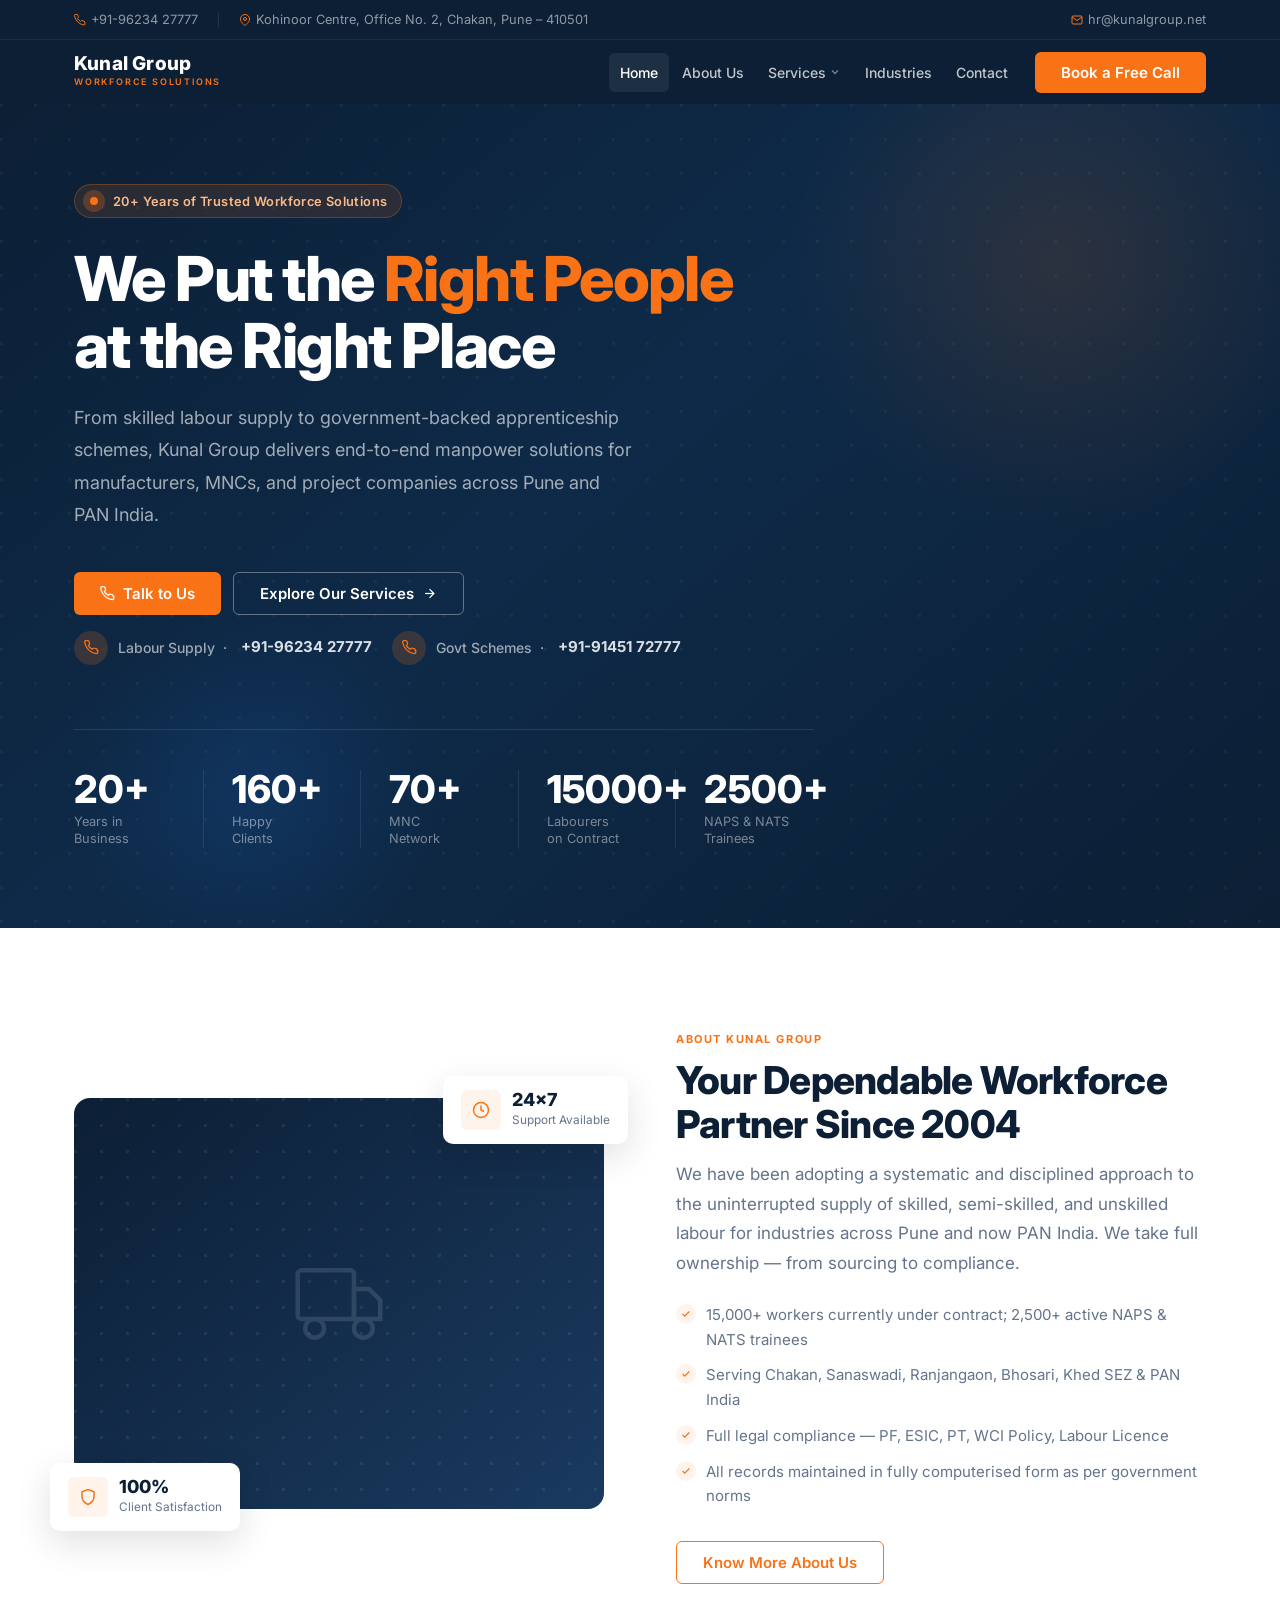
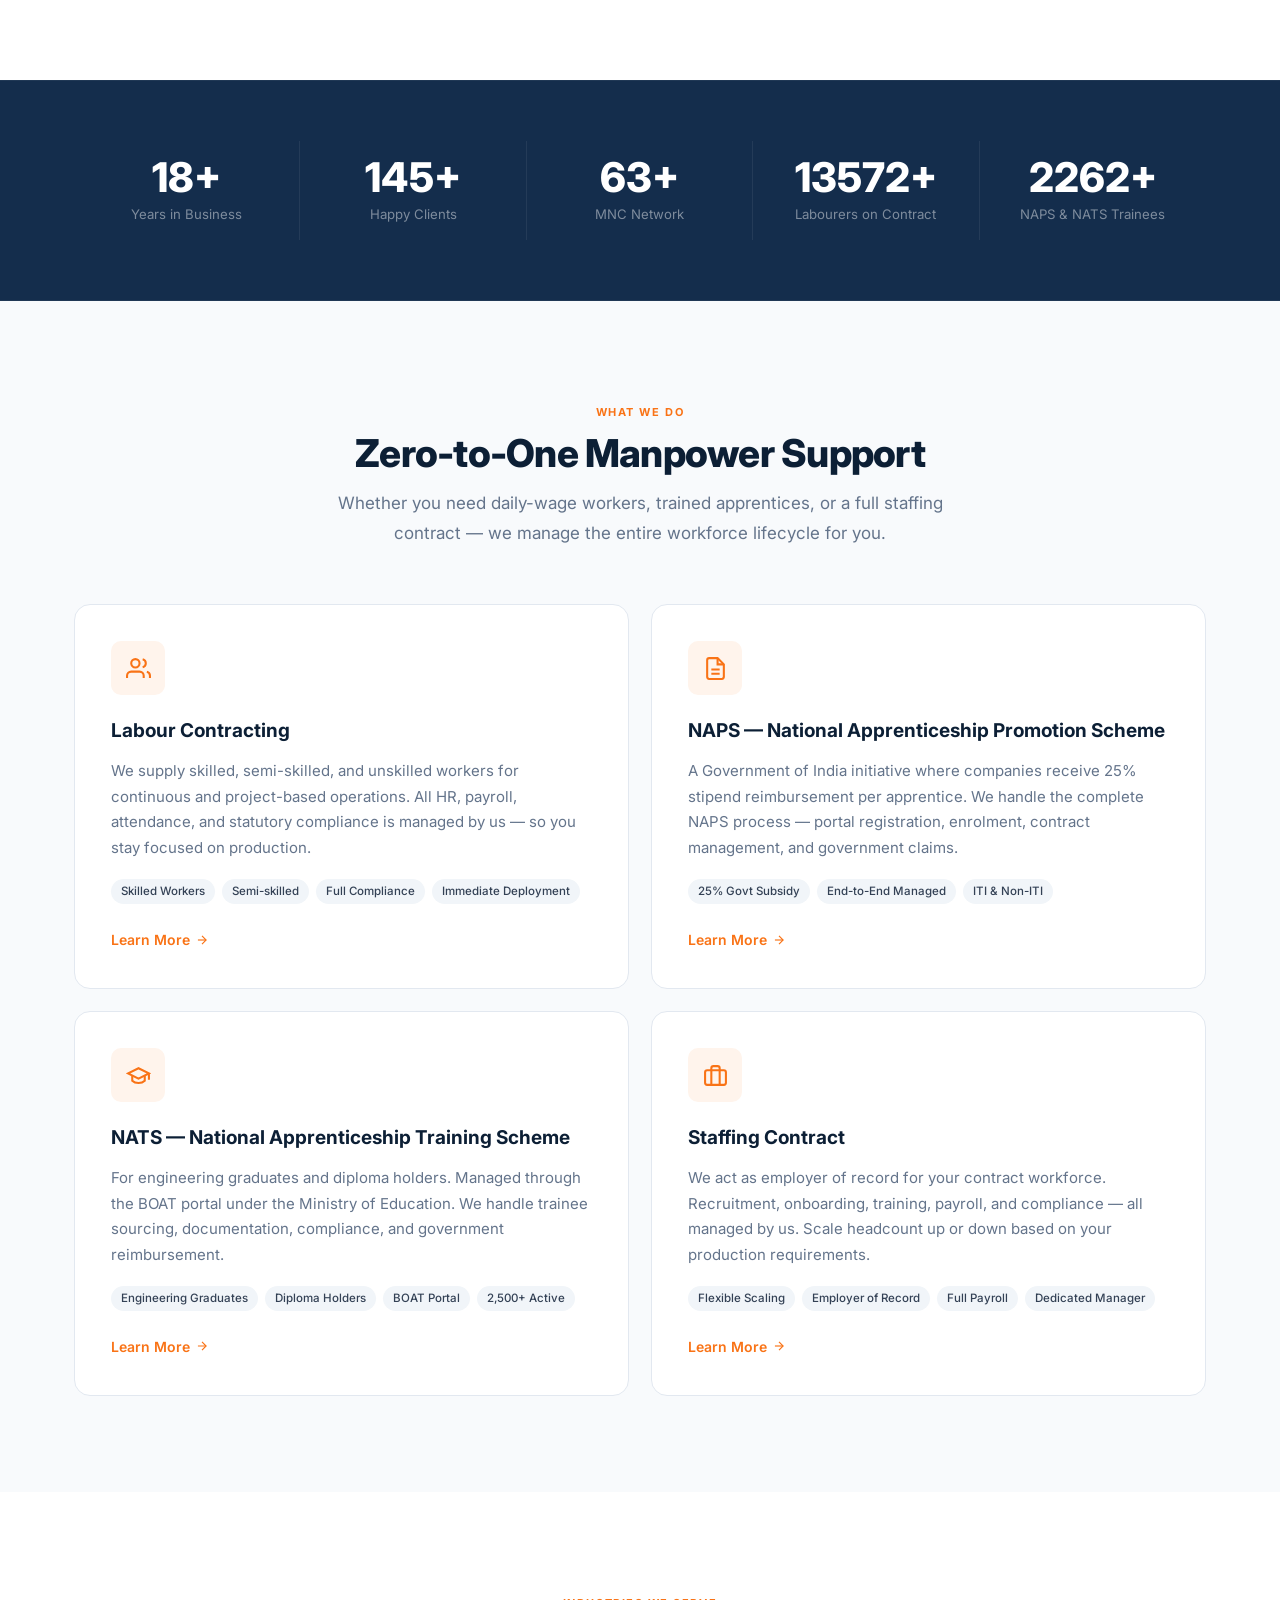
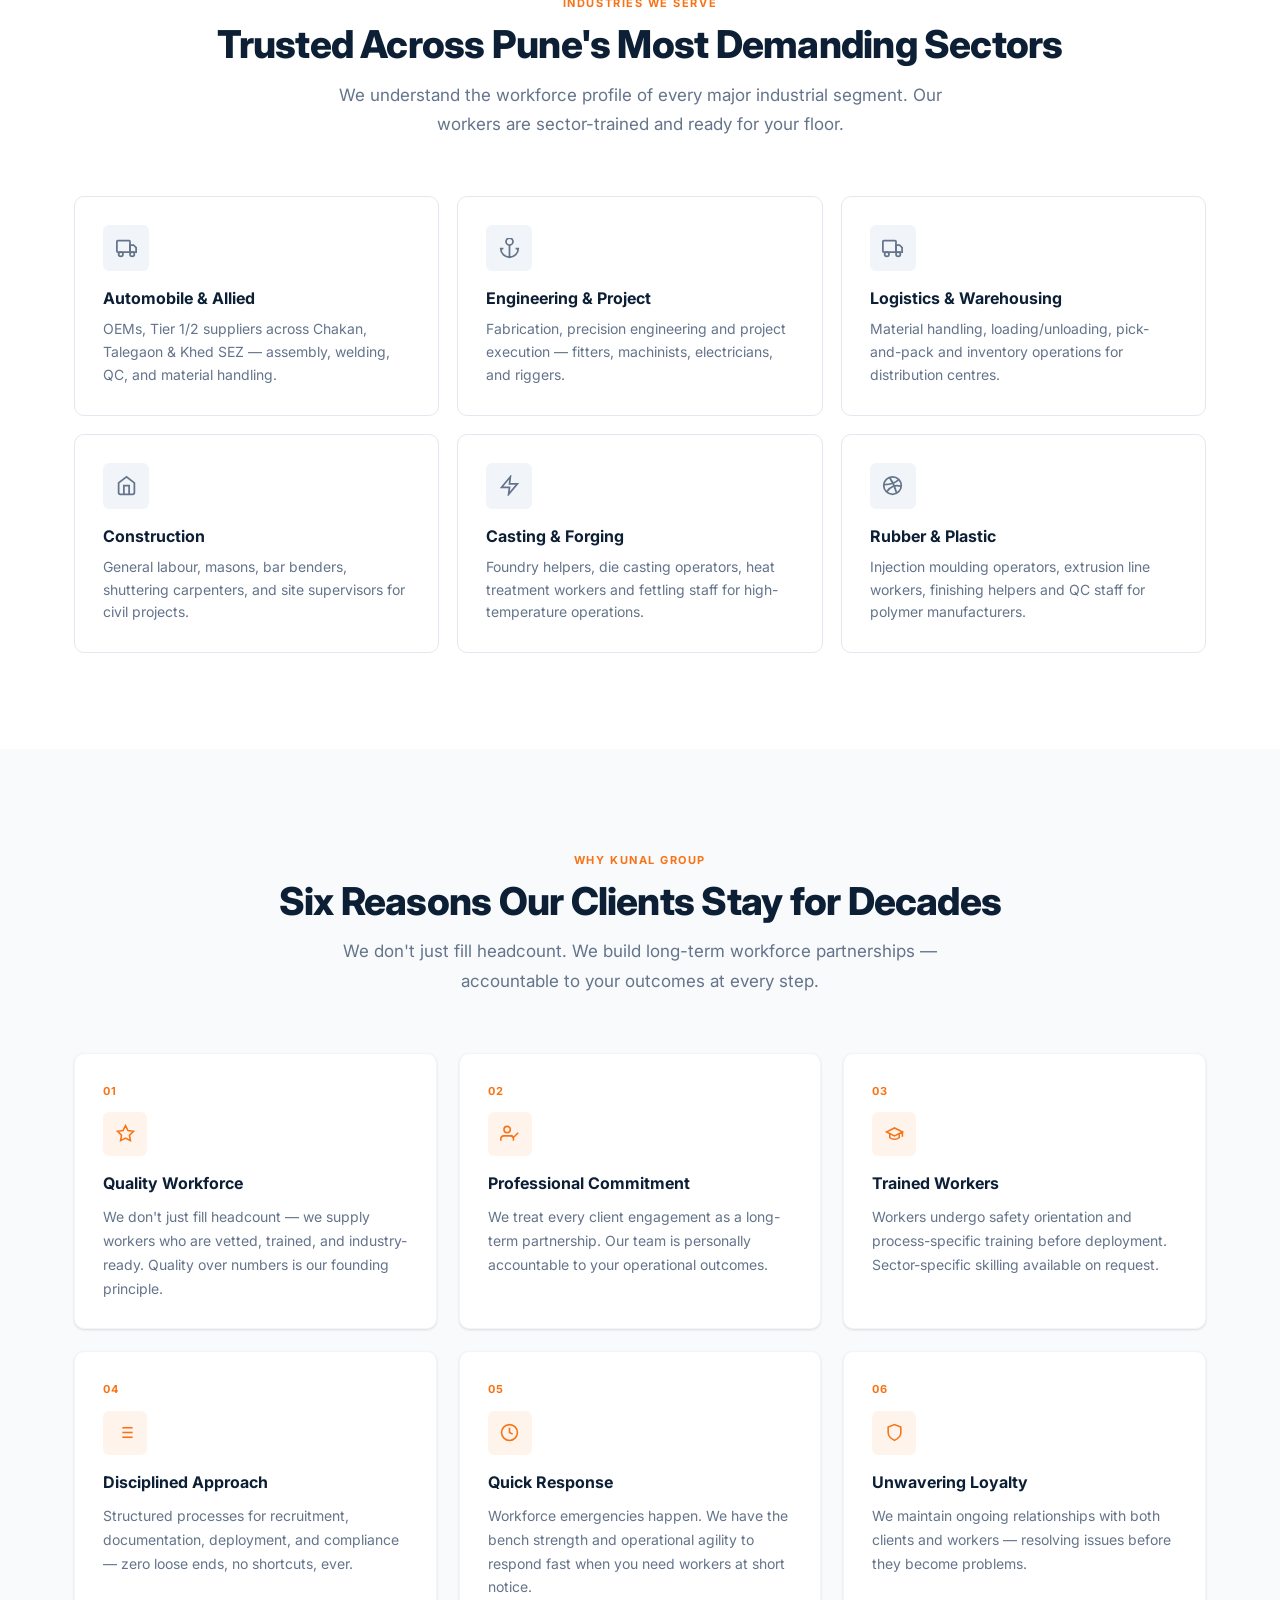
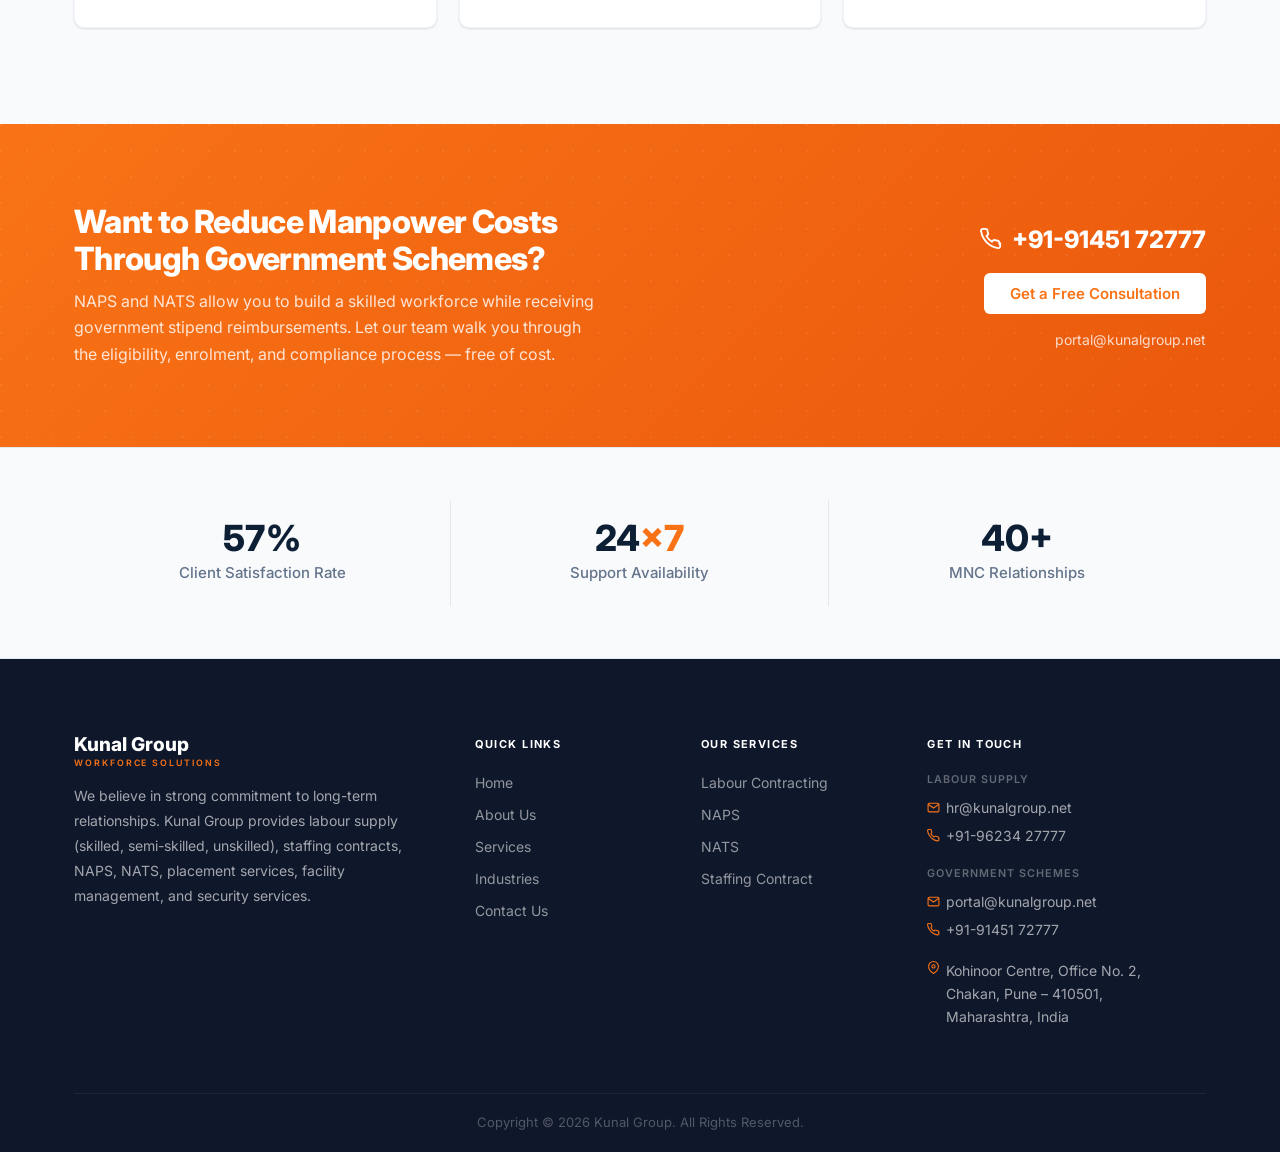
==== index.html @ edc2f1f5 "Initial build — Kunal Group static website 9-page static HTML/CSS/JS site for Kunal Group (workforce" ====
<!DOCTYPE html>
<html lang="en">
<head>
  <meta charset="UTF-8">
  <meta name="viewport" content="width=device-width, initial-scale=1.0">
  <title>Kunal Group — Workforce Solutions, Labour Contracting & Apprenticeship Schemes, Pune</title>
  <meta name="description" content="Kunal Group provides labour contracting, NAPS, NATS, and staffing contract services across Pune's industrial zones and PAN India. 20+ years. 15,000+ workers.">
  <link rel="preconnect" href="https://fonts.googleapis.com">
  <link rel="preconnect" href="https://fonts.gstatic.com" crossorigin>
  <link href="https://fonts.googleapis.com/css2?family=Inter:wght@400;500;600;700;800&display=swap" rel="stylesheet">
  <link rel="stylesheet" href="css/style.css">
</head>
<body>

<!-- ============================================================
     HEADER
============================================================ -->
<header class="header">
  <div class="topbar">
    <div class="container">
      <div class="topbar-left">
        <a class="topbar-item" href="tel:+919623427777">
          <svg viewBox="0 0 24 24" fill="none" stroke="currentColor" stroke-width="2"><path d="M22 16.92v3a2 2 0 0 1-2.18 2 19.79 19.79 0 0 1-8.63-3.07A19.5 19.5 0 0 1 4.46 12 19.79 19.79 0 0 1 1.12 3.46 2 2 0 0 1 3.09 1h3a2 2 0 0 1 2 1.72c.127.96.361 1.903.7 2.81a2 2 0 0 1-.45 2.11L7.09 8.91a16 16 0 0 0 6 6l1.27-1.27a2 2 0 0 1 2.11-.45c.907.339 1.85.573 2.81.7A2 2 0 0 1 21 16v.92z"/></svg>
          +91-96234 27777
        </a>
        <div class="topbar-divider"></div>
        <span class="topbar-item">
          <svg viewBox="0 0 24 24" fill="none" stroke="currentColor" stroke-width="2"><path d="M21 10c0 7-9 13-9 13s-9-6-9-13a9 9 0 0 1 18 0z"/><circle cx="12" cy="10" r="3"/></svg>
          Kohinoor Centre, Office No. 2, Chakan, Pune – 410501
        </span>
      </div>
      <div class="topbar-right">
        <a class="topbar-item" href="mailto:hr@kunalgroup.net">
          <svg viewBox="0 0 24 24" fill="none" stroke="currentColor" stroke-width="2"><path d="M4 4h16c1.1 0 2 .9 2 2v12c0 1.1-.9 2-2 2H4c-1.1 0-2-.9-2-2V6c0-1.1.9-2 2-2z"/><polyline points="22,6 12,13 2,6"/></svg>
          hr@kunalgroup.net
        </a>
      </div>
    </div>
  </div>
  <nav class="nav">
    <div class="container">
      <a href="index.html" class="logo">
        <span class="logo-name">Kunal Group</span>
        <span class="logo-tag">Workforce Solutions</span>
      </a>
      <ul class="nav-list">
        <li><a href="index.html" class="nav-link active">Home</a></li>
        <li><a href="about.html" class="nav-link">About Us</a></li>
        <li class="nav-item">
          <a href="services.html" class="nav-link">
            Services
            <svg viewBox="0 0 24 24" fill="none" stroke="currentColor" stroke-width="2.5"><polyline points="6 9 12 15 18 9"/></svg>
          </a>
          <div class="dropdown">
            <a href="labour-contracting.html" class="dd-item">
              <div class="dd-icon">
                <svg viewBox="0 0 24 24" fill="none" stroke="currentColor" stroke-width="2"><path d="M17 21v-2a4 4 0 0 0-4-4H5a4 4 0 0 0-4 4v2"/><circle cx="9" cy="7" r="4"/><path d="M23 21v-2a4 4 0 0 0-3-3.87"/><path d="M16 3.13a4 4 0 0 1 0 7.75"/></svg>
              </div>
              <div>
                <div class="dd-name">Labour Contracting</div>
                <div class="dd-desc">Skilled, semi-skilled & unskilled workers</div>
              </div>
            </a>
            <a href="naps.html" class="dd-item">
              <div class="dd-icon">
                <svg viewBox="0 0 24 24" fill="none" stroke="currentColor" stroke-width="2"><path d="M14 2H6a2 2 0 0 0-2 2v16a2 2 0 0 0 2 2h12a2 2 0 0 0 2-2V8z"/><polyline points="14 2 14 8 20 8"/><line x1="16" y1="13" x2="8" y2="13"/><line x1="16" y1="17" x2="8" y2="17"/></svg>
              </div>
              <div>
                <div class="dd-name">NAPS</div>
                <div class="dd-desc">National Apprenticeship Promotion Scheme</div>
              </div>
            </a>
            <a href="nats.html" class="dd-item">
              <div class="dd-icon">
                <svg viewBox="0 0 24 24" fill="none" stroke="currentColor" stroke-width="2"><path d="M22 10v6M2 10l10-5 10 5-10 5z"/><path d="M6 12v5c3 3 9 3 12 0v-5"/></svg>
              </div>
              <div>
                <div class="dd-name">NATS</div>
                <div class="dd-desc">National Apprenticeship Training Scheme</div>
              </div>
            </a>
            <a href="staffing-contract.html" class="dd-item">
              <div class="dd-icon">
                <svg viewBox="0 0 24 24" fill="none" stroke="currentColor" stroke-width="2"><rect x="2" y="7" width="20" height="14" rx="2"/><path d="M16 21V5a2 2 0 0 0-2-2h-4a2 2 0 0 0-2 2v16"/></svg>
              </div>
              <div>
                <div class="dd-name">Staffing Contract</div>
                <div class="dd-desc">Flexible, fully-managed contract workforce</div>
              </div>
            </a>
          </div>
        </li>
        <li><a href="industries.html" class="nav-link">Industries</a></li>
        <li><a href="contact.html" class="nav-link">Contact</a></li>
      </ul>
      <a href="contact.html" class="btn btn-primary nav-cta">Book a Free Call</a>
      <button class="hamburger" aria-label="Menu">
        <span></span><span></span><span></span>
      </button>
    </div>
  </nav>
</header>


<!-- ============================================================
     HERO
============================================================ -->
<section class="hero">
  <div class="hero-orb-1"></div>
  <div class="hero-orb-2"></div>
  <div class="container">
    <div class="hero-inner">
      <div class="hero-badge">
        <div class="hero-badge-dot"></div>
        20+ Years of Trusted Workforce Solutions
      </div>
      <h1 class="hero-title">
        We Put the <span class="accent">Right People</span><br>
        at the Right Place
      </h1>
      <p class="hero-desc">
        From skilled labour supply to government-backed apprenticeship schemes, Kunal Group delivers end-to-end manpower solutions for manufacturers, MNCs, and project companies across Pune and PAN India.
      </p>
      <div class="hero-actions">
        <a href="contact.html" class="btn btn-primary">
          <svg viewBox="0 0 24 24" fill="none" stroke="currentColor" stroke-width="2"><path d="M22 16.92v3a2 2 0 0 1-2.18 2 19.79 19.79 0 0 1-8.63-3.07A19.5 19.5 0 0 1 4.46 12 19.79 19.79 0 0 1 1.12 3.46 2 2 0 0 1 3.09 1h3a2 2 0 0 1 2 1.72c.127.96.361 1.903.7 2.81a2 2 0 0 1-.45 2.11L7.09 8.91a16 16 0 0 0 6 6l1.27-1.27a2 2 0 0 1 2.11-.45c.907.339 1.85.573 2.81.7A2 2 0 0 1 21 16v.92z"/></svg>
          Talk to Us
        </a>
        <a href="services.html" class="btn btn-ghost">
          Explore Our Services
          <svg viewBox="0 0 24 24" fill="none" stroke="currentColor" stroke-width="2"><line x1="5" y1="12" x2="19" y2="12"/><polyline points="12 5 19 12 12 19"/></svg>
        </a>
      </div>
      <div class="hero-phone-row">
        <a href="tel:+919623427777" class="hero-phone-link">
          <div class="hero-phone-ic">
            <svg viewBox="0 0 24 24" fill="none" stroke="currentColor" stroke-width="2"><path d="M22 16.92v3a2 2 0 0 1-2.18 2 19.79 19.79 0 0 1-8.63-3.07A19.5 19.5 0 0 1 4.46 12 19.79 19.79 0 0 1 1.12 3.46 2 2 0 0 1 3.09 1h3a2 2 0 0 1 2 1.72c.127.96.361 1.903.7 2.81a2 2 0 0 1-.45 2.11L7.09 8.91a16 16 0 0 0 6 6l1.27-1.27a2 2 0 0 1 2.11-.45c.907.339 1.85.573 2.81.7A2 2 0 0 1 21 16v.92z"/></svg>
          </div>
          Labour Supply &nbsp;·&nbsp; <strong>+91-96234 27777</strong>
        </a>
        <a href="tel:+919145172777" class="hero-phone-link">
          <div class="hero-phone-ic">
            <svg viewBox="0 0 24 24" fill="none" stroke="currentColor" stroke-width="2"><path d="M22 16.92v3a2 2 0 0 1-2.18 2 19.79 19.79 0 0 1-8.63-3.07A19.5 19.5 0 0 1 4.46 12 19.79 19.79 0 0 1 1.12 3.46 2 2 0 0 1 3.09 1h3a2 2 0 0 1 2 1.72c.127.96.361 1.903.7 2.81a2 2 0 0 1-.45 2.11L7.09 8.91a16 16 0 0 0 6 6l1.27-1.27a2 2 0 0 1 2.11-.45c.907.339 1.85.573 2.81.7A2 2 0 0 1 21 16v.92z"/></svg>
          </div>
          Govt Schemes &nbsp;·&nbsp; <strong>+91-91451 72777</strong>
        </a>
      </div>
      <div class="hero-stats">
        <div class="hero-stat">
          <div class="hero-stat-n"><span data-count="20" data-suffix="+">20+</span></div>
          <div class="hero-stat-l">Years in<br>Business</div>
        </div>
        <div class="hero-stat">
          <div class="hero-stat-n"><span data-count="160" data-suffix="+">160+</span></div>
          <div class="hero-stat-l">Happy<br>Clients</div>
        </div>
        <div class="hero-stat">
          <div class="hero-stat-n"><span data-count="70" data-suffix="+">70+</span></div>
          <div class="hero-stat-l">MNC<br>Network</div>
        </div>
        <div class="hero-stat">
          <div class="hero-stat-n"><span data-count="15000" data-suffix="+">15,000+</span></div>
          <div class="hero-stat-l">Labourers<br>on Contract</div>
        </div>
        <div class="hero-stat">
          <div class="hero-stat-n"><span data-count="2500" data-suffix="+">2,500+</span></div>
          <div class="hero-stat-l">NAPS &amp; NATS<br>Trainees</div>
        </div>
      </div>
    </div>
  </div>
</section>


<!-- ============================================================
     ABOUT
============================================================ -->
<section class="section">
  <div class="container">
    <div class="about-grid">
      <div class="about-visual fade-up">
        <div class="about-visual-card">
          <div class="about-visual-inner">
            <svg class="about-visual-icon" viewBox="0 0 24 24" fill="none" stroke="currentColor" stroke-width="1.2">
              <rect x="1" y="3" width="15" height="13" rx="1"/><path d="M16 8h4l3 3v5h-7V8z"/><circle cx="5.5" cy="18.5" r="2.5"/><circle cx="18.5" cy="18.5" r="2.5"/>
            </svg>
          </div>
        </div>
        <div class="about-float about-float-1">
          <div class="about-float-icon">
            <svg viewBox="0 0 24 24" fill="none" stroke="currentColor" stroke-width="2"><path d="M12 22s8-4 8-10V5l-8-3-8 3v7c0 6 8 10 8 10z"/></svg>
          </div>
          <div>
            <div class="about-float-val">100%</div>
            <div class="about-float-lbl">Client Satisfaction</div>
          </div>
        </div>
        <div class="about-float about-float-2">
          <div class="about-float-icon">
            <svg viewBox="0 0 24 24" fill="none" stroke="currentColor" stroke-width="2"><circle cx="12" cy="12" r="10"/><polyline points="12 6 12 12 16 14"/></svg>
          </div>
          <div>
            <div class="about-float-val">24×7</div>
            <div class="about-float-lbl">Support Available</div>
          </div>
        </div>
      </div>
      <div class="about-text fade-up delay-2">
        <span class="section-label">About Kunal Group</span>
        <h2 class="section-title">Your Dependable Workforce Partner Since 2004</h2>
        <p class="section-sub">
          We have been adopting a systematic and disciplined approach to the uninterrupted supply of skilled, semi-skilled, and unskilled labour for industries across Pune and now PAN India. We take full ownership — from sourcing to compliance.
        </p>
        <ul class="about-checks">
          <li class="about-check">
            <div class="check-ic"><svg viewBox="0 0 24 24" fill="none" stroke="currentColor" stroke-width="3"><polyline points="20 6 9 17 4 12"/></svg></div>
            15,000+ workers currently under contract; 2,500+ active NAPS & NATS trainees
          </li>
          <li class="about-check">
            <div class="check-ic"><svg viewBox="0 0 24 24" fill="none" stroke="currentColor" stroke-width="3"><polyline points="20 6 9 17 4 12"/></svg></div>
            Serving Chakan, Sanaswadi, Ranjangaon, Bhosari, Khed SEZ & PAN India
          </li>
          <li class="about-check">
            <div class="check-ic"><svg viewBox="0 0 24 24" fill="none" stroke="currentColor" stroke-width="3"><polyline points="20 6 9 17 4 12"/></svg></div>
            Full legal compliance — PF, ESIC, PT, WCI Policy, Labour Licence
          </li>
          <li class="about-check">
            <div class="check-ic"><svg viewBox="0 0 24 24" fill="none" stroke="currentColor" stroke-width="3"><polyline points="20 6 9 17 4 12"/></svg></div>
            All records maintained in fully computerised form as per government norms
          </li>
        </ul>
        <a href="about.html" class="btn btn-outline">Know More About Us</a>
      </div>
    </div>
  </div>
</section>


<!-- ============================================================
     STATS BAND
============================================================ -->
<div class="stats-band">
  <div class="container">
    <div class="stats-grid">
      <div class="stat-col fade-up">
        <div class="stat-n"><span data-count="20" data-suffix="+">20+</span></div>
        <div class="stat-l">Years in Business</div>
      </div>
      <div class="stat-col fade-up delay-1">
        <div class="stat-n"><span data-count="160" data-suffix="+">160+</span></div>
        <div class="stat-l">Happy Clients</div>
      </div>
      <div class="stat-col fade-up delay-2">
        <div class="stat-n"><span data-count="70" data-suffix="+">70+</span></div>
        <div class="stat-l">MNC Network</div>
      </div>
      <div class="stat-col fade-up delay-3">
        <div class="stat-n"><span data-count="15000" data-suffix="+">15,000+</span></div>
        <div class="stat-l">Labourers on Contract</div>
      </div>
      <div class="stat-col fade-up delay-4">
        <div class="stat-n"><span data-count="2500" data-suffix="+">2,500+</span></div>
        <div class="stat-l">NAPS &amp; NATS Trainees</div>
      </div>
    </div>
  </div>
</div>


<!-- ============================================================
     SERVICES
============================================================ -->
<section class="section section--alt">
  <div class="container">
    <div class="section-hd section-hd--center fade-up">
      <span class="section-label">What We Do</span>
      <h2 class="section-title">Zero-to-One Manpower Support</h2>
      <p class="section-sub">Whether you need daily-wage workers, trained apprentices, or a full staffing contract — we manage the entire workforce lifecycle for you.</p>
    </div>
    <div class="services-grid">
      <div class="svc-card fade-up delay-1">
        <div class="svc-icon">
          <svg viewBox="0 0 24 24" fill="none" stroke="currentColor" stroke-width="2"><path d="M17 21v-2a4 4 0 0 0-4-4H5a4 4 0 0 0-4 4v2"/><circle cx="9" cy="7" r="4"/><path d="M23 21v-2a4 4 0 0 0-3-3.87"/><path d="M16 3.13a4 4 0 0 1 0 7.75"/></svg>
        </div>
        <h3 class="svc-title">Labour Contracting</h3>
        <p class="svc-desc">We supply skilled, semi-skilled, and unskilled workers for continuous and project-based operations. All HR, payroll, attendance, and statutory compliance is managed by us — so you stay focused on production.</p>
        <div class="svc-tags">
          <span class="svc-tag">Skilled Workers</span>
          <span class="svc-tag">Semi-skilled</span>
          <span class="svc-tag">Full Compliance</span>
          <span class="svc-tag">Immediate Deployment</span>
        </div>
        <a href="labour-contracting.html" class="svc-more">
          Learn More
          <svg viewBox="0 0 24 24" fill="none" stroke="currentColor" stroke-width="2"><line x1="5" y1="12" x2="19" y2="12"/><polyline points="12 5 19 12 12 19"/></svg>
        </a>
      </div>
      <div class="svc-card fade-up delay-2">
        <div class="svc-icon">
          <svg viewBox="0 0 24 24" fill="none" stroke="currentColor" stroke-width="2"><path d="M14 2H6a2 2 0 0 0-2 2v16a2 2 0 0 0 2 2h12a2 2 0 0 0 2-2V8z"/><polyline points="14 2 14 8 20 8"/><line x1="16" y1="13" x2="8" y2="13"/><line x1="16" y1="17" x2="8" y2="17"/></svg>
        </div>
        <h3 class="svc-title">NAPS — National Apprenticeship Promotion Scheme</h3>
        <p class="svc-desc">A Government of India initiative where companies receive 25% stipend reimbursement per apprentice. We handle the complete NAPS process — portal registration, enrolment, contract management, and government claims.</p>
        <div class="svc-tags">
          <span class="svc-tag">25% Govt Subsidy</span>
          <span class="svc-tag">End-to-End Managed</span>
          <span class="svc-tag">ITI & Non-ITI</span>
        </div>
        <a href="naps.html" class="svc-more">
          Learn More
          <svg viewBox="0 0 24 24" fill="none" stroke="currentColor" stroke-width="2"><line x1="5" y1="12" x2="19" y2="12"/><polyline points="12 5 19 12 12 19"/></svg>
        </a>
      </div>
      <div class="svc-card fade-up delay-3">
        <div class="svc-icon">
          <svg viewBox="0 0 24 24" fill="none" stroke="currentColor" stroke-width="2"><path d="M22 10v6M2 10l10-5 10 5-10 5z"/><path d="M6 12v5c3 3 9 3 12 0v-5"/></svg>
        </div>
        <h3 class="svc-title">NATS — National Apprenticeship Training Scheme</h3>
        <p class="svc-desc">For engineering graduates and diploma holders. Managed through the BOAT portal under the Ministry of Education. We handle trainee sourcing, documentation, compliance, and government reimbursement.</p>
        <div class="svc-tags">
          <span class="svc-tag">Engineering Graduates</span>
          <span class="svc-tag">Diploma Holders</span>
          <span class="svc-tag">BOAT Portal</span>
          <span class="svc-tag">2,500+ Active</span>
        </div>
        <a href="nats.html" class="svc-more">
          Learn More
          <svg viewBox="0 0 24 24" fill="none" stroke="currentColor" stroke-width="2"><line x1="5" y1="12" x2="19" y2="12"/><polyline points="12 5 19 12 12 19"/></svg>
        </a>
      </div>
      <div class="svc-card fade-up delay-4">
        <div class="svc-icon">
          <svg viewBox="0 0 24 24" fill="none" stroke="currentColor" stroke-width="2"><rect x="2" y="7" width="20" height="14" rx="2"/><path d="M16 21V5a2 2 0 0 0-2-2h-4a2 2 0 0 0-2 2v16"/></svg>
        </div>
        <h3 class="svc-title">Staffing Contract</h3>
        <p class="svc-desc">We act as employer of record for your contract workforce. Recruitment, onboarding, training, payroll, and compliance — all managed by us. Scale headcount up or down based on your production requirements.</p>
        <div class="svc-tags">
          <span class="svc-tag">Flexible Scaling</span>
          <span class="svc-tag">Employer of Record</span>
          <span class="svc-tag">Full Payroll</span>
          <span class="svc-tag">Dedicated Manager</span>
        </div>
        <a href="staffing-contract.html" class="svc-more">
          Learn More
          <svg viewBox="0 0 24 24" fill="none" stroke="currentColor" stroke-width="2"><line x1="5" y1="12" x2="19" y2="12"/><polyline points="12 5 19 12 12 19"/></svg>
        </a>
      </div>
    </div>
  </div>
</section>


<!-- ============================================================
     INDUSTRIES
============================================================ -->
<section class="section">
  <div class="container">
    <div class="section-hd section-hd--center fade-up">
      <span class="section-label">Industries We Serve</span>
      <h2 class="section-title">Trusted Across Pune's Most Demanding Sectors</h2>
      <p class="section-sub">We understand the workforce profile of every major industrial segment. Our workers are sector-trained and ready for your floor.</p>
    </div>
    <div class="ind-grid">
      <div class="ind-card fade-up delay-1">
        <div class="ind-icon">
          <svg viewBox="0 0 24 24" fill="none" stroke="currentColor" stroke-width="2"><rect x="1" y="3" width="15" height="13" rx="1"/><path d="M16 8h4l3 3v5h-7V8z"/><circle cx="5.5" cy="18.5" r="2.5"/><circle cx="18.5" cy="18.5" r="2.5"/></svg>
        </div>
        <div class="ind-name">Automobile & Allied</div>
        <div class="ind-desc">OEMs, Tier 1/2 suppliers across Chakan, Talegaon & Khed SEZ — assembly, welding, QC, and material handling.</div>
      </div>
      <div class="ind-card fade-up delay-2">
        <div class="ind-icon">
          <svg viewBox="0 0 24 24" fill="none" stroke="currentColor" stroke-width="2"><path d="M12 22V8M5 12H2a10 10 0 0 0 20 0h-3"/><path d="M12 8a4 4 0 1 0 0-8 4 4 0 0 0 0 8z"/></svg>
        </div>
        <div class="ind-name">Engineering & Project</div>
        <div class="ind-desc">Fabrication, precision engineering and project execution — fitters, machinists, electricians, and riggers.</div>
      </div>
      <div class="ind-card fade-up delay-3">
        <div class="ind-icon">
          <svg viewBox="0 0 24 24" fill="none" stroke="currentColor" stroke-width="2"><rect x="1" y="3" width="15" height="13" rx="1"/><path d="M16 8h4l3 3v5h-7V8z"/><circle cx="5.5" cy="18.5" r="2.5"/><circle cx="18.5" cy="18.5" r="2.5"/></svg>
        </div>
        <div class="ind-name">Logistics & Warehousing</div>
        <div class="ind-desc">Material handling, loading/unloading, pick-and-pack and inventory operations for distribution centres.</div>
      </div>
      <div class="ind-card fade-up delay-4">
        <div class="ind-icon">
          <svg viewBox="0 0 24 24" fill="none" stroke="currentColor" stroke-width="2"><path d="M3 9l9-7 9 7v11a2 2 0 0 1-2 2H5a2 2 0 0 1-2-2z"/><polyline points="9 22 9 12 15 12 15 22"/></svg>
        </div>
        <div class="ind-name">Construction</div>
        <div class="ind-desc">General labour, masons, bar benders, shuttering carpenters, and site supervisors for civil projects.</div>
      </div>
      <div class="ind-card fade-up delay-5">
        <div class="ind-icon">
          <svg viewBox="0 0 24 24" fill="none" stroke="currentColor" stroke-width="2"><polygon points="13 2 3 14 12 14 11 22 21 10 12 10 13 2"/></svg>
        </div>
        <div class="ind-name">Casting & Forging</div>
        <div class="ind-desc">Foundry helpers, die casting operators, heat treatment workers and fettling staff for high-temperature operations.</div>
      </div>
      <div class="ind-card fade-up delay-6">
        <div class="ind-icon">
          <svg viewBox="0 0 24 24" fill="none" stroke="currentColor" stroke-width="2"><circle cx="12" cy="12" r="10"/><path d="M8.56 2.75c4.37 6.03 6.02 9.42 8.03 17.72m2.54-15.38c-3.72 4.35-8.94 5.66-16.88 5.85m19.5 1.9c-3.5-.93-6.63-.82-8.94 0-2.58.92-5.01 2.86-7.44 6.32"/></svg>
        </div>
        <div class="ind-name">Rubber & Plastic</div>
        <div class="ind-desc">Injection moulding operators, extrusion line workers, finishing helpers and QC staff for polymer manufacturers.</div>
      </div>
    </div>
  </div>
</section>


<!-- ============================================================
     WHY CHOOSE US
============================================================ -->
<section class="section section--alt">
  <div class="container">
    <div class="section-hd section-hd--center fade-up">
      <span class="section-label">Why Kunal Group</span>
      <h2 class="section-title">Six Reasons Our Clients Stay for Decades</h2>
      <p class="section-sub">We don't just fill headcount. We build long-term workforce partnerships — accountable to your outcomes at every step.</p>
    </div>
    <div class="reasons-grid">
      <div class="reason-card fade-up delay-1">
        <div class="reason-num">01</div>
        <div class="reason-icon">
          <svg viewBox="0 0 24 24" fill="none" stroke="currentColor" stroke-width="2"><polygon points="12 2 15.09 8.26 22 9.27 17 14.14 18.18 21.02 12 17.77 5.82 21.02 7 14.14 2 9.27 8.91 8.26 12 2"/></svg>
        </div>
        <div class="reason-title">Quality Workforce</div>
        <div class="reason-desc">We don't just fill headcount — we supply workers who are vetted, trained, and industry-ready. Quality over numbers is our founding principle.</div>
      </div>
      <div class="reason-card fade-up delay-2">
        <div class="reason-num">02</div>
        <div class="reason-icon">
          <svg viewBox="0 0 24 24" fill="none" stroke="currentColor" stroke-width="2"><path d="M17 21v-2a4 4 0 0 0-4-4H5a4 4 0 0 0-4 4v2"/><circle cx="9" cy="7" r="4"/><polyline points="23 11 17 17 14 14"/></svg>
        </div>
        <div class="reason-title">Professional Commitment</div>
        <div class="reason-desc">We treat every client engagement as a long-term partnership. Our team is personally accountable to your operational outcomes.</div>
      </div>
      <div class="reason-card fade-up delay-3">
        <div class="reason-num">03</div>
        <div class="reason-icon">
          <svg viewBox="0 0 24 24" fill="none" stroke="currentColor" stroke-width="2"><path d="M22 10v6M2 10l10-5 10 5-10 5z"/><path d="M6 12v5c3 3 9 3 12 0v-5"/></svg>
        </div>
        <div class="reason-title">Trained Workers</div>
        <div class="reason-desc">Workers undergo safety orientation and process-specific training before deployment. Sector-specific skilling available on request.</div>
      </div>
      <div class="reason-card fade-up delay-4">
        <div class="reason-num">04</div>
        <div class="reason-icon">
          <svg viewBox="0 0 24 24" fill="none" stroke="currentColor" stroke-width="2"><line x1="8" y1="6" x2="21" y2="6"/><line x1="8" y1="12" x2="21" y2="12"/><line x1="8" y1="18" x2="21" y2="18"/><line x1="3" y1="6" x2="3.01" y2="6"/><line x1="3" y1="12" x2="3.01" y2="12"/><line x1="3" y1="18" x2="3.01" y2="18"/></svg>
        </div>
        <div class="reason-title">Disciplined Approach</div>
        <div class="reason-desc">Structured processes for recruitment, documentation, deployment, and compliance — zero loose ends, no shortcuts, ever.</div>
      </div>
      <div class="reason-card fade-up delay-5">
        <div class="reason-num">05</div>
        <div class="reason-icon">
          <svg viewBox="0 0 24 24" fill="none" stroke="currentColor" stroke-width="2"><circle cx="12" cy="12" r="10"/><polyline points="12 6 12 12 16 14"/></svg>
        </div>
        <div class="reason-title">Quick Response</div>
        <div class="reason-desc">Workforce emergencies happen. We have the bench strength and operational agility to respond fast when you need workers at short notice.</div>
      </div>
      <div class="reason-card fade-up delay-6">
        <div class="reason-num">06</div>
        <div class="reason-icon">
          <svg viewBox="0 0 24 24" fill="none" stroke="currentColor" stroke-width="2"><path d="M12 22s8-4 8-10V5l-8-3-8 3v7c0 6 8 10 8 10z"/></svg>
        </div>
        <div class="reason-title">Unwavering Loyalty</div>
        <div class="reason-desc">We maintain ongoing relationships with both clients and workers — resolving issues before they become problems.</div>
      </div>
    </div>
  </div>
</section>


<!-- ============================================================
     CTA BANNER
============================================================ -->
<section class="cta-band">
  <div class="container">
    <div class="cta-band-text fade-up">
      <h2 class="section-title">Want to Reduce Manpower Costs<br>Through Government Schemes?</h2>
      <p>NAPS and NATS allow you to build a skilled workforce while receiving government stipend reimbursements. Let our team walk you through the eligibility, enrolment, and compliance process — free of cost.</p>
    </div>
    <div class="cta-band-right fade-up delay-2">
      <a href="tel:+919145172777" class="cta-big-phone">
        <svg viewBox="0 0 24 24" fill="none" stroke="currentColor" stroke-width="2"><path d="M22 16.92v3a2 2 0 0 1-2.18 2 19.79 19.79 0 0 1-8.63-3.07A19.5 19.5 0 0 1 4.46 12 19.79 19.79 0 0 1 1.12 3.46 2 2 0 0 1 3.09 1h3a2 2 0 0 1 2 1.72c.127.96.361 1.903.7 2.81a2 2 0 0 1-.45 2.11L7.09 8.91a16 16 0 0 0 6 6l1.27-1.27a2 2 0 0 1 2.11-.45c.907.339 1.85.573 2.81.7A2 2 0 0 1 21 16v.92z"/></svg>
        +91-91451 72777
      </a>
      <a href="contact.html" class="btn btn-white">Get a Free Consultation</a>
      <a href="mailto:portal@kunalgroup.net" class="cta-email-link">portal@kunalgroup.net</a>
    </div>
  </div>
</section>


<!-- ============================================================
     TRUST STRIP
============================================================ -->
<div class="trust-strip">
  <div class="container">
    <div class="trust-grid">
      <div class="trust-item fade-up delay-1">
        <div class="trust-n"><span data-count="100" data-suffix="%">100%</span></div>
        <div class="trust-l">Client Satisfaction Rate</div>
      </div>
      <div class="trust-item fade-up delay-2">
        <div class="trust-n">24<em>×7</em></div>
        <div class="trust-l">Support Availability</div>
      </div>
      <div class="trust-item fade-up delay-3">
        <div class="trust-n"><span data-count="70" data-suffix="+">70+</span></div>
        <div class="trust-l">MNC Relationships</div>
      </div>
    </div>
  </div>
</div>


<!-- ============================================================
     FOOTER
============================================================ -->
<footer class="footer">
  <div class="container">
    <div class="footer-grid">
      <div>
        <div class="footer-brand-name">Kunal Group</div>
        <span class="footer-brand-tag">Workforce Solutions</span>
        <p class="footer-about">We believe in strong commitment to long-term relationships. Kunal Group provides labour supply (skilled, semi-skilled, unskilled), staffing contracts, NAPS, NATS, placement services, facility management, and security services.</p>
      </div>
      <div>
        <div class="footer-heading">Quick Links</div>
        <ul class="footer-links">
          <li><a href="index.html" class="footer-lnk">Home</a></li>
          <li><a href="about.html" class="footer-lnk">About Us</a></li>
          <li><a href="services.html" class="footer-lnk">Services</a></li>
          <li><a href="industries.html" class="footer-lnk">Industries</a></li>
          <li><a href="contact.html" class="footer-lnk">Contact Us</a></li>
        </ul>
      </div>
      <div>
        <div class="footer-heading">Our Services</div>
        <ul class="footer-links">
          <li><a href="labour-contracting.html" class="footer-lnk">Labour Contracting</a></li>
          <li><a href="naps.html" class="footer-lnk">NAPS</a></li>
          <li><a href="nats.html" class="footer-lnk">NATS</a></li>
          <li><a href="staffing-contract.html" class="footer-lnk">Staffing Contract</a></li>
        </ul>
      </div>
      <div>
        <div class="footer-heading">Get In Touch</div>
        <div class="footer-contact-block">
          <div class="footer-contact-lbl">Labour Supply</div>
          <a href="mailto:hr@kunalgroup.net" class="footer-contact-row">
            <svg viewBox="0 0 24 24" fill="none" stroke="currentColor" stroke-width="2"><path d="M4 4h16c1.1 0 2 .9 2 2v12c0 1.1-.9 2-2 2H4c-1.1 0-2-.9-2-2V6c0-1.1.9-2 2-2z"/><polyline points="22,6 12,13 2,6"/></svg>
            hr@kunalgroup.net
          </a>
          <a href="tel:+919623427777" class="footer-contact-row">
            <svg viewBox="0 0 24 24" fill="none" stroke="currentColor" stroke-width="2"><path d="M22 16.92v3a2 2 0 0 1-2.18 2 19.79 19.79 0 0 1-8.63-3.07A19.5 19.5 0 0 1 4.46 12 19.79 19.79 0 0 1 1.12 3.46 2 2 0 0 1 3.09 1h3a2 2 0 0 1 2 1.72c.127.96.361 1.903.7 2.81a2 2 0 0 1-.45 2.11L7.09 8.91a16 16 0 0 0 6 6l1.27-1.27a2 2 0 0 1 2.11-.45c.907.339 1.85.573 2.81.7A2 2 0 0 1 21 16v.92z"/></svg>
            +91-96234 27777
          </a>
        </div>
        <div class="footer-contact-block">
          <div class="footer-contact-lbl">Government Schemes</div>
          <a href="mailto:portal@kunalgroup.net" class="footer-contact-row">
            <svg viewBox="0 0 24 24" fill="none" stroke="currentColor" stroke-width="2"><path d="M4 4h16c1.1 0 2 .9 2 2v12c0 1.1-.9 2-2 2H4c-1.1 0-2-.9-2-2V6c0-1.1.9-2 2-2z"/><polyline points="22,6 12,13 2,6"/></svg>
            portal@kunalgroup.net
          </a>
          <a href="tel:+919145172777" class="footer-contact-row">
            <svg viewBox="0 0 24 24" fill="none" stroke="currentColor" stroke-width="2"><path d="M22 16.92v3a2 2 0 0 1-2.18 2 19.79 19.79 0 0 1-8.63-3.07A19.5 19.5 0 0 1 4.46 12 19.79 19.79 0 0 1 1.12 3.46 2 2 0 0 1 3.09 1h3a2 2 0 0 1 2 1.72c.127.96.361 1.903.7 2.81a2 2 0 0 1-.45 2.11L7.09 8.91a16 16 0 0 0 6 6l1.27-1.27a2 2 0 0 1 2.11-.45c.907.339 1.85.573 2.81.7A2 2 0 0 1 21 16v.92z"/></svg>
            +91-91451 72777
          </a>
        </div>
        <div class="footer-contact-row" style="align-items:flex-start;margin-top:4px;">
          <svg viewBox="0 0 24 24" fill="none" stroke="currentColor" stroke-width="2" style="margin-top:2px;"><path d="M21 10c0 7-9 13-9 13s-9-6-9-13a9 9 0 0 1 18 0z"/><circle cx="12" cy="10" r="3"/></svg>
          <span>Kohinoor Centre, Office No. 2,<br>Chakan, Pune – 410501,<br>Maharashtra, India</span>
        </div>
      </div>
    </div>
  </div>
  <div class="footer-bottom">
    <p>Copyright &copy; 2026 Kunal Group. All Rights Reserved.</p>
  </div>
</footer>

<script src="js/main.js"></script>
</body>
</html>
---- css/style.css ----
/* ============================================================
   KUNAL GROUP — MAIN STYLESHEET
   ============================================================ */

/* 1. Variables & Reset
   ============================================================ */
:root {
  --navy:        #0c1f35;
  --navy-mid:    #142d4c;
  --navy-light:  #1a3a60;
  --orange:      #f97316;
  --orange-dark: #ea6c0a;
  --orange-pale: rgba(249,115,22,0.08);
  --white:       #ffffff;
  --gray-50:     #f8fafc;
  --gray-100:    #f1f5f9;
  --gray-200:    #e2e8f0;
  --gray-400:    #94a3b8;
  --gray-500:    #64748b;
  --gray-700:    #334155;
  --gray-900:    #0f172a;
  --text:        #1e293b;
  --text-muted:  #64748b;

  --font: 'Inter', system-ui, -apple-system, BlinkMacSystemFont, 'Segoe UI', sans-serif;

  --shadow-sm: 0 1px 3px rgba(0,0,0,0.08), 0 1px 2px rgba(0,0,0,0.05);
  --shadow-md: 0 4px 16px rgba(0,0,0,0.1);
  --shadow-lg: 0 12px 36px rgba(0,0,0,0.12);
  --shadow-xl: 0 24px 64px rgba(0,0,0,0.15);

  --radius-sm: 6px;
  --radius:    10px;
  --radius-lg: 16px;

  --ease: all 0.25s ease;
  --ease-slow: all 0.4s ease;

  --max-w: 1180px;
  --py: 96px;
}

*, *::before, *::after { box-sizing: border-box; margin: 0; padding: 0; }

html { scroll-behavior: smooth; }

body {
  font-family: var(--font);
  font-size: 1rem;
  line-height: 1.65;
  color: var(--text);
  background: var(--white);
  -webkit-font-smoothing: antialiased;
}

img { max-width: 100%; height: auto; display: block; }
a   { color: inherit; text-decoration: none; }
ul  { list-style: none; }
button { cursor: pointer; border: none; background: none; font-family: var(--font); }


/* 2. Layout Helpers
   ============================================================ */
.container {
  max-width: var(--max-w);
  margin: 0 auto;
  padding: 0 24px;
}

.section       { padding: var(--py) 0; }
.section--alt  { background: var(--gray-50); }
.section--dark { background: var(--navy); color: var(--white); }

.section-label {
  display: inline-block;
  font-size: 0.6875rem;
  font-weight: 700;
  letter-spacing: 0.14em;
  text-transform: uppercase;
  color: var(--orange);
  margin-bottom: 10px;
}

.section-title {
  font-size: clamp(1.75rem, 3vw, 2.5rem);
  font-weight: 800;
  line-height: 1.15;
  color: var(--navy);
  margin-bottom: 14px;
  letter-spacing: -0.02em;
}

.section-title--light { color: var(--white); }

.section-sub {
  font-size: 1.0625rem;
  color: var(--text-muted);
  line-height: 1.75;
  max-width: 620px;
}

.section-sub--light { color: rgba(255,255,255,0.65); }

.section-hd { margin-bottom: 56px; }
.section-hd--center { text-align: center; }
.section-hd--center .section-sub { margin: 0 auto; }


/* 3. Buttons
   ============================================================ */
.btn {
  display: inline-flex;
  align-items: center;
  gap: 8px;
  padding: 13px 26px;
  font-size: 0.9375rem;
  font-weight: 600;
  border-radius: var(--radius-sm);
  transition: var(--ease);
  white-space: nowrap;
  line-height: 1;
}

.btn svg { width: 15px; height: 15px; flex-shrink: 0; }

.btn-primary {
  background: var(--orange);
  color: var(--white);
}
.btn-primary:hover {
  background: var(--orange-dark);
  transform: translateY(-2px);
  box-shadow: 0 8px 24px rgba(249,115,22,0.38);
}

.btn-ghost {
  background: transparent;
  color: var(--white);
  border: 1.5px solid rgba(255,255,255,0.35);
}
.btn-ghost:hover {
  background: rgba(255,255,255,0.09);
  border-color: rgba(255,255,255,0.65);
}

.btn-outline {
  background: transparent;
  color: var(--orange);
  border: 1.5px solid var(--orange);
}
.btn-outline:hover {
  background: var(--orange);
  color: var(--white);
  transform: translateY(-2px);
}

.btn-white {
  background: var(--white);
  color: var(--orange);
}
.btn-white:hover {
  background: var(--gray-100);
  transform: translateY(-2px);
}


/* 4. Header
   ============================================================ */
.header {
  position: sticky;
  top: 0;
  z-index: 999;
  background: var(--navy);
}

/* topbar */
.topbar {
  border-bottom: 1px solid rgba(255,255,255,0.06);
  padding: 9px 0;
}
.topbar .container {
  display: flex;
  align-items: center;
  justify-content: space-between;
  gap: 16px;
  flex-wrap: wrap;
}
.topbar-left, .topbar-right {
  display: flex;
  align-items: center;
  gap: 20px;
}
.topbar-item {
  display: flex;
  align-items: center;
  gap: 5px;
  font-size: 0.8rem;
  color: rgba(255,255,255,0.55);
  transition: var(--ease);
}
.topbar-item:hover { color: rgba(255,255,255,0.85); }
.topbar-item svg { width: 12px; height: 12px; flex-shrink: 0; color: var(--orange); }
.topbar-divider { width: 1px; height: 14px; background: rgba(255,255,255,0.1); }

/* nav */
.nav .container {
  display: flex;
  align-items: center;
  height: 64px;
  gap: 4px;
}

.logo {
  display: flex;
  flex-direction: column;
  margin-right: auto;
  flex-shrink: 0;
}
.logo-name {
  font-size: 1.1875rem;
  font-weight: 800;
  color: var(--white);
  line-height: 1.1;
  letter-spacing: 0.01em;
}
.logo-tag {
  font-size: 0.5625rem;
  font-weight: 600;
  letter-spacing: 0.2em;
  text-transform: uppercase;
  color: var(--orange);
}

.nav-list {
  display: flex;
  align-items: center;
  gap: 2px;
}

.nav-item { position: relative; }

.nav-link {
  display: flex;
  align-items: center;
  gap: 3px;
  padding: 8px 11px;
  font-size: 0.875rem;
  font-weight: 500;
  color: rgba(255,255,255,0.75);
  border-radius: var(--radius-sm);
  transition: var(--ease);
  white-space: nowrap;
}
.nav-link svg { width: 12px; height: 12px; opacity: 0.6; }
.nav-link:hover,
.nav-link.active { color: var(--white); background: rgba(255,255,255,0.07); }

/* Dropdown */
.dropdown {
  position: absolute;
  top: calc(100% + 10px);
  left: 0;
  background: var(--white);
  border-radius: var(--radius);
  box-shadow: var(--shadow-xl);
  min-width: 270px;
  padding: 8px;
  opacity: 0;
  visibility: hidden;
  transform: translateY(-6px);
  transition: var(--ease);
  z-index: 200;
}
.nav-item:hover .dropdown {
  opacity: 1;
  visibility: visible;
  transform: translateY(0);
}
.dd-item {
  display: flex;
  align-items: flex-start;
  gap: 10px;
  padding: 9px 11px;
  border-radius: var(--radius-sm);
  transition: var(--ease);
}
.dd-item:hover { background: var(--gray-50); }
.dd-icon {
  width: 32px; height: 32px;
  background: var(--gray-100);
  border-radius: 6px;
  display: flex; align-items: center; justify-content: center;
  flex-shrink: 0; transition: var(--ease);
}
.dd-icon svg { width: 15px; height: 15px; color: var(--orange); }
.dd-item:hover .dd-icon { background: var(--orange-pale); }
.dd-name {
  font-size: 0.875rem; font-weight: 600;
  color: var(--navy); line-height: 1.2; margin-bottom: 2px;
}
.dd-desc { font-size: 0.75rem; color: var(--text-muted); line-height: 1.3; }

.nav-cta { margin-left: 12px; }

/* hamburger */
.hamburger {
  display: none;
  flex-direction: column;
  gap: 5px;
  padding: 8px;
  margin-left: auto;
}
.hamburger span {
  display: block; width: 22px; height: 2px;
  background: var(--white); border-radius: 2px; transition: var(--ease);
}
.hamburger.open span:nth-child(1) { transform: translateY(7px) rotate(45deg); }
.hamburger.open span:nth-child(2) { opacity: 0; }
.hamburger.open span:nth-child(3) { transform: translateY(-7px) rotate(-45deg); }


/* 5. Hero
   ============================================================ */
.hero {
  position: relative;
  min-height: 90vh;
  display: flex;
  align-items: center;
  background: linear-gradient(140deg, #0c1f35 0%, #0e2a48 45%, #0c1f35 100%);
  overflow: hidden;
}
.hero::before {
  content: '';
  position: absolute; inset: 0;
  background-image: radial-gradient(circle at 1.5px 1.5px, rgba(255,255,255,0.045) 1.5px, transparent 0);
  background-size: 34px 34px;
}
.hero-orb-1 {
  position: absolute;
  width: 560px; height: 560px;
  border-radius: 50%;
  background: radial-gradient(circle, rgba(249,115,22,0.13) 0%, transparent 68%);
  top: -120px; right: -60px;
  pointer-events: none;
}
.hero-orb-2 {
  position: absolute;
  width: 380px; height: 380px;
  border-radius: 50%;
  background: radial-gradient(circle, rgba(30,100,200,0.18) 0%, transparent 68%);
  bottom: -60px; left: 5%;
  pointer-events: none;
}
.hero .container { position: relative; z-index: 1; width: 100%; }
.hero-inner {
  max-width: 740px;
  padding: 80px 0;
}

.hero-badge {
  display: inline-flex; align-items: center; gap: 8px;
  background: rgba(249,115,22,0.12);
  border: 1px solid rgba(249,115,22,0.28);
  border-radius: 100px;
  padding: 5px 14px 5px 8px;
  font-size: 0.8rem; font-weight: 600;
  color: #fbba87;
  letter-spacing: 0.03em;
  margin-bottom: 28px;
}
.hero-badge-dot {
  width: 22px; height: 22px;
  border-radius: 50%;
  background: rgba(249,115,22,0.25);
  display: flex; align-items: center; justify-content: center;
  flex-shrink: 0;
}
.hero-badge-dot::after {
  content: '';
  width: 8px; height: 8px;
  border-radius: 50%;
  background: var(--orange);
}

.hero-title {
  font-size: clamp(2.2rem, 5.5vw, 3.875rem);
  font-weight: 800;
  line-height: 1.08;
  color: var(--white);
  letter-spacing: -0.025em;
  margin-bottom: 22px;
}
.hero-title .accent { color: var(--orange); }

.hero-desc {
  font-size: clamp(1rem, 1.8vw, 1.125rem);
  color: rgba(255,255,255,0.62);
  line-height: 1.8;
  max-width: 560px;
  margin-bottom: 40px;
}

.hero-actions {
  display: flex; flex-wrap: wrap; gap: 12px;
  margin-bottom: 16px;
}

.hero-phone-row {
  display: flex; align-items: center; gap: 20px;
  margin-bottom: 64px;
  flex-wrap: wrap;
}
.hero-phone-link {
  display: flex; align-items: center; gap: 10px;
  font-size: 0.875rem; font-weight: 500;
  color: rgba(255,255,255,0.6);
  transition: var(--ease);
}
.hero-phone-link:hover { color: var(--white); }
.hero-phone-ic {
  width: 34px; height: 34px;
  border-radius: 50%;
  background: rgba(249,115,22,0.18);
  display: flex; align-items: center; justify-content: center;
  flex-shrink: 0;
}
.hero-phone-ic svg { width: 15px; height: 15px; color: var(--orange); }
.hero-phone-link strong { color: rgba(255,255,255,0.85); font-size: 0.9375rem; }

/* hero stats strip */
.hero-stats {
  display: flex; flex-wrap: wrap;
  gap: 0;
  border-top: 1px solid rgba(255,255,255,0.1);
  padding-top: 40px;
}
.hero-stat {
  flex: 1; min-width: 110px;
  padding-right: 28px;
  margin-right: 28px;
  border-right: 1px solid rgba(255,255,255,0.09);
}
.hero-stat:last-child { border-right: none; margin-right: 0; padding-right: 0; }
.hero-stat-n {
  font-size: clamp(1.75rem, 3vw, 2.5rem);
  font-weight: 800;
  color: var(--white);
  line-height: 1;
  margin-bottom: 5px;
}
.hero-stat-n em { font-style: normal; color: var(--orange); }
.hero-stat-l {
  font-size: 0.8rem;
  color: rgba(255,255,255,0.45);
  line-height: 1.35;
}


/* 6. Stats Section
   ============================================================ */
.stats-band {
  background: var(--navy-mid);
  padding: 60px 0;
  border-top: 1px solid rgba(255,255,255,0.05);
  border-bottom: 1px solid rgba(255,255,255,0.05);
}
.stats-grid {
  display: grid;
  grid-template-columns: repeat(5, 1fr);
}
.stat-col {
  text-align: center;
  padding: 16px 12px;
  border-right: 1px solid rgba(255,255,255,0.07);
}
.stat-col:last-child { border-right: none; }
.stat-n {
  font-size: clamp(2rem, 3.2vw, 2.75rem);
  font-weight: 800; color: var(--white); line-height: 1;
  margin-bottom: 7px;
}
.stat-n em { font-style: normal; color: var(--orange); }
.stat-l { font-size: 0.825rem; color: rgba(255,255,255,0.45); line-height: 1.4; }


/* 7. About Section
   ============================================================ */
.about-grid {
  display: grid;
  grid-template-columns: 1fr 1fr;
  gap: 72px;
  align-items: center;
}
.about-visual {
  position: relative;
}
.about-visual-card {
  background: linear-gradient(140deg, var(--navy) 0%, var(--navy-light) 100%);
  border-radius: var(--radius-lg);
  aspect-ratio: 4/3.1;
  position: relative;
  overflow: hidden;
}
.about-visual-card::before {
  content: '';
  position: absolute; inset: 0;
  background-image: radial-gradient(circle at 1.5px 1.5px, rgba(255,255,255,0.07) 1.5px, transparent 0);
  background-size: 26px 26px;
}
.about-visual-inner {
  position: absolute; inset: 0;
  display: flex; align-items: center; justify-content: center;
}
.about-visual-icon {
  width: 90px; height: 90px; opacity: 0.12; color: var(--white);
}
.about-float {
  position: absolute;
  background: var(--white);
  border-radius: var(--radius);
  padding: 14px 18px;
  box-shadow: var(--shadow-lg);
  display: flex; align-items: center; gap: 11px;
}
.about-float-1 { bottom: -22px; left: -24px; }
.about-float-2 { top: -22px;    right: -24px; }
.about-float-icon {
  width: 40px; height: 40px;
  border-radius: var(--radius-sm);
  background: var(--orange-pale);
  display: flex; align-items: center; justify-content: center;
  flex-shrink: 0;
}
.about-float-icon svg { width: 18px; height: 18px; color: var(--orange); }
.about-float-val { font-size: 1.125rem; font-weight: 800; color: var(--navy); line-height: 1; margin-bottom: 2px; }
.about-float-lbl { font-size: 0.7375rem; color: var(--text-muted); }

.about-text .section-sub { margin-bottom: 24px; }
.about-checks {
  display: flex; flex-direction: column; gap: 11px;
  margin-bottom: 32px;
}
.about-check {
  display: flex; align-items: flex-start; gap: 10px;
  font-size: 0.9375rem; color: var(--text-muted);
}
.check-ic {
  width: 20px; height: 20px;
  border-radius: 50%;
  background: var(--orange-pale);
  display: flex; align-items: center; justify-content: center;
  flex-shrink: 0; margin-top: 1px;
}
.check-ic svg { width: 10px; height: 10px; color: var(--orange); }


/* 8. Services Cards
   ============================================================ */
.services-grid {
  display: grid;
  grid-template-columns: repeat(2, 1fr);
  gap: 22px;
}
.svc-card {
  background: var(--white);
  border: 1px solid var(--gray-200);
  border-radius: var(--radius-lg);
  padding: 36px;
  transition: var(--ease-slow);
  position: relative;
  overflow: hidden;
}
.svc-card::after {
  content: '';
  position: absolute; top: 0; left: 0; right: 0; height: 3px;
  background: var(--orange);
  transform: scaleX(0); transform-origin: left;
  transition: transform 0.3s ease;
}
.svc-card:hover {
  box-shadow: var(--shadow-lg);
  transform: translateY(-5px);
  border-color: transparent;
}
.svc-card:hover::after { transform: scaleX(1); }

.svc-icon {
  width: 54px; height: 54px;
  background: var(--orange-pale);
  border-radius: var(--radius);
  display: flex; align-items: center; justify-content: center;
  margin-bottom: 20px;
}
.svc-icon svg { width: 25px; height: 25px; color: var(--orange); }
.svc-title {
  font-size: 1.1875rem; font-weight: 700;
  color: var(--navy); margin-bottom: 11px;
}
.svc-desc {
  font-size: 0.9375rem; color: var(--text-muted);
  line-height: 1.72; margin-bottom: 18px;
}
.svc-tags {
  display: flex; flex-wrap: wrap; gap: 7px;
  margin-bottom: 22px;
}
.svc-tag {
  font-size: 0.72rem; font-weight: 500;
  color: var(--gray-700);
  background: var(--gray-100);
  padding: 3px 10px; border-radius: 100px;
}
.svc-more {
  display: inline-flex; align-items: center; gap: 5px;
  font-size: 0.875rem; font-weight: 600; color: var(--orange);
  transition: var(--ease);
}
.svc-more svg { width: 14px; height: 14px; transition: transform 0.2s ease; }
.svc-more:hover { gap: 9px; }
.svc-more:hover svg { transform: translateX(3px); }


/* 9. Industries Grid
   ============================================================ */
.ind-grid {
  display: grid;
  grid-template-columns: repeat(3, 1fr);
  gap: 18px;
}
.ind-card {
  background: var(--white);
  border: 1px solid var(--gray-200);
  border-radius: var(--radius);
  padding: 28px;
  transition: var(--ease);
}
.ind-card:hover {
  border-color: var(--orange);
  box-shadow: 0 8px 28px rgba(249,115,22,0.1);
  transform: translateY(-3px);
}
.ind-icon {
  width: 46px; height: 46px;
  background: var(--gray-100);
  border-radius: var(--radius-sm);
  display: flex; align-items: center; justify-content: center;
  margin-bottom: 14px;
  transition: var(--ease);
}
.ind-icon svg { width: 21px; height: 21px; color: var(--gray-500); transition: var(--ease); }
.ind-card:hover .ind-icon { background: var(--orange-pale); }
.ind-card:hover .ind-icon svg { color: var(--orange); }
.ind-name { font-size: 1rem; font-weight: 700; color: var(--navy); margin-bottom: 7px; }
.ind-desc { font-size: 0.875rem; color: var(--text-muted); line-height: 1.62; }


/* 10. Why Choose Us
   ============================================================ */
.reasons-grid {
  display: grid;
  grid-template-columns: repeat(3, 1fr);
  gap: 22px;
}
.reason-card {
  background: var(--white);
  border: 1px solid var(--gray-100);
  border-radius: var(--radius);
  padding: 28px;
  box-shadow: var(--shadow-sm);
  transition: var(--ease);
}
.reason-card:hover { box-shadow: var(--shadow-md); transform: translateY(-2px); }
.reason-num {
  font-size: 0.6875rem; font-weight: 700;
  letter-spacing: 0.1em; color: var(--orange);
  margin-bottom: 12px;
}
.reason-icon {
  width: 44px; height: 44px;
  background: var(--orange-pale);
  border-radius: var(--radius-sm);
  display: flex; align-items: center; justify-content: center;
  margin-bottom: 14px;
}
.reason-icon svg { width: 19px; height: 19px; color: var(--orange); }
.reason-title { font-size: 1rem; font-weight: 700; color: var(--navy); margin-bottom: 9px; }
.reason-desc { font-size: 0.875rem; color: var(--text-muted); line-height: 1.7; }


/* 11. CTA Banner
   ============================================================ */
.cta-band {
  background: linear-gradient(135deg, #f97316 0%, #ea580c 100%);
  padding: 80px 0;
  position: relative;
  overflow: hidden;
}
.cta-band::before {
  content: '';
  position: absolute; inset: 0;
  background-image: radial-gradient(circle at 1px 1px, rgba(255,255,255,0.07) 1px, transparent 0);
  background-size: 26px 26px;
}
.cta-band .container {
  position: relative; z-index: 1;
  display: flex; align-items: center;
  justify-content: space-between; gap: 40px;
}
.cta-band-text .section-title { color: var(--white); font-size: clamp(1.5rem, 2.5vw, 2rem); margin-bottom: 10px; }
.cta-band-text p { color: rgba(255,255,255,0.82); font-size: 1rem; line-height: 1.65; max-width: 520px; }
.cta-band-right {
  display: flex; flex-direction: column;
  align-items: flex-end; gap: 14px; flex-shrink: 0;
}
.cta-big-phone {
  display: flex; align-items: center; gap: 10px;
  font-size: 1.5rem; font-weight: 800;
  color: var(--white);
}
.cta-big-phone svg { width: 22px; height: 22px; }
.cta-email-link {
  font-size: 0.875rem; color: rgba(255,255,255,0.78);
  transition: var(--ease);
}
.cta-email-link:hover { color: var(--white); }


/* 12. Trust Strip
   ============================================================ */
.trust-strip {
  padding: 52px 0;
  background: var(--gray-50);
  border-top: 1px solid var(--gray-200);
  border-bottom: 1px solid var(--gray-200);
}
.trust-grid {
  display: grid;
  grid-template-columns: repeat(3, 1fr);
}
.trust-item {
  text-align: center;
  padding: 20px 28px;
  border-right: 1px solid var(--gray-200);
}
.trust-item:last-child { border-right: none; }
.trust-n {
  font-size: 2.25rem; font-weight: 800; color: var(--navy);
  margin-bottom: 5px; line-height: 1;
}
.trust-n em { font-style: normal; color: var(--orange); }
.trust-l { font-size: 0.9375rem; color: var(--text-muted); font-weight: 500; }


/* 13. Footer
   ============================================================ */
.footer {
  background: var(--gray-900);
  color: rgba(255,255,255,0.62);
  padding: 76px 0 0;
}
.footer-grid {
  display: grid;
  grid-template-columns: 2fr 1fr 1fr 1.6fr;
  gap: 52px;
  padding-bottom: 60px;
  border-bottom: 1px solid rgba(255,255,255,0.06);
}
.footer-brand-name { font-size: 1.1875rem; font-weight: 800; color: var(--white); line-height: 1.1; }
.footer-brand-tag {
  font-size: 0.55rem; font-weight: 600;
  letter-spacing: 0.22em; text-transform: uppercase;
  color: var(--orange); display: block; margin-bottom: 14px;
}
.footer-about { font-size: 0.875rem; line-height: 1.78; margin-bottom: 0; }

.footer-heading {
  font-size: 0.6875rem; font-weight: 700;
  letter-spacing: 0.13em; text-transform: uppercase;
  color: var(--white); margin-bottom: 18px;
}
.footer-links { display: flex; flex-direction: column; gap: 9px; }
.footer-lnk {
  font-size: 0.875rem; color: rgba(255,255,255,0.55);
  transition: var(--ease); display: flex; align-items: center; gap: 5px;
}
.footer-lnk:hover { color: var(--orange); padding-left: 4px; }

.footer-contact-block { margin-bottom: 18px; }
.footer-contact-lbl {
  font-size: 0.675rem; font-weight: 600; text-transform: uppercase;
  letter-spacing: 0.09em; color: rgba(255,255,255,0.35); margin-bottom: 7px;
}
.footer-contact-row {
  display: flex; align-items: center; gap: 6px;
  font-size: 0.875rem; color: rgba(255,255,255,0.62);
  margin-bottom: 5px; transition: var(--ease);
}
.footer-contact-row:hover { color: var(--orange); }
.footer-contact-row svg { width: 13px; height: 13px; color: var(--orange); flex-shrink: 0; }

.footer-bottom {
  padding: 18px 0;
  text-align: center;
}
.footer-bottom p { font-size: 0.8125rem; color: rgba(255,255,255,0.28); }


/* 14. Page Hero (inner pages)
   ============================================================ */
.page-hero {
  background: linear-gradient(135deg, #0c1f35 0%, #1a3a60 100%);
  padding: 72px 0 68px;
  position: relative;
  overflow: hidden;
}
.page-hero::before {
  content: '';
  position: absolute; inset: 0;
  background-image: radial-gradient(circle at 1.5px 1.5px, rgba(255,255,255,0.04) 1.5px, transparent 0);
  background-size: 30px 30px;
}
.page-hero .container { position: relative; z-index: 1; }

.breadcrumb {
  display: flex; align-items: center; gap: 7px;
  font-size: 0.8rem; color: rgba(255,255,255,0.45);
  margin-bottom: 18px;
}
.breadcrumb a { color: rgba(255,255,255,0.45); transition: var(--ease); }
.breadcrumb a:hover { color: var(--orange); }
.breadcrumb svg { width: 11px; height: 11px; }

.page-hero-title {
  font-size: clamp(1.875rem, 4vw, 3rem);
  font-weight: 800; color: var(--white);
  letter-spacing: -0.02em; margin-bottom: 12px;
}
.page-hero-sub {
  font-size: 1.0625rem; color: rgba(255,255,255,0.6);
  max-width: 580px; line-height: 1.72;
}


/* 15. Inner Page Content
   ============================================================ */
.content-pad { padding: 80px 0; }

.two-col { display: grid; grid-template-columns: 1fr 1fr; gap: 60px; align-items: start; }
.two-col--3-2 { grid-template-columns: 3fr 2fr; }

.content-h2 {
  font-size: clamp(1.375rem, 2.5vw, 1.75rem);
  font-weight: 700; color: var(--navy);
  margin-bottom: 14px; letter-spacing: -0.01em;
}
.content-body {
  font-size: 1rem; color: var(--text-muted);
  line-height: 1.82; margin-bottom: 22px;
}

/* Data table */
.tbl-wrap { overflow-x: auto; border-radius: var(--radius); border: 1px solid var(--gray-200); }
.data-tbl {
  width: 100%; border-collapse: collapse;
  font-size: 0.9375rem;
}
.data-tbl thead tr { background: var(--gray-50); }
.data-tbl th {
  padding: 11px 16px; text-align: left;
  font-size: 0.72rem; font-weight: 700;
  letter-spacing: 0.09em; text-transform: uppercase;
  color: var(--navy); white-space: nowrap;
  border-bottom: 1px solid var(--gray-200);
}
.data-tbl td {
  padding: 13px 16px;
  border-bottom: 1px solid var(--gray-100);
  color: var(--text-muted); vertical-align: top;
}
.data-tbl td strong { color: var(--navy); font-weight: 600; }
.data-tbl tbody tr:last-child td { border-bottom: none; }
.data-tbl tbody tr:hover td { background: var(--gray-50); }

/* Process steps */
.steps { display: flex; flex-direction: column; }
.step {
  display: flex; gap: 18px;
  position: relative; padding-bottom: 28px;
}
.step:last-child { padding-bottom: 0; }
.step-line {
  position: absolute; left: 18px; top: 38px; bottom: 0;
  width: 2px; background: var(--gray-200);
}
.step:last-child .step-line { display: none; }
.step-num {
  width: 36px; height: 36px; border-radius: 50%;
  background: var(--orange); color: var(--white);
  font-size: 0.8125rem; font-weight: 800;
  display: flex; align-items: center; justify-content: center;
  flex-shrink: 0; position: relative; z-index: 1;
}
.step-body { padding-top: 6px; }
.step-title { font-size: 1rem; font-weight: 700; color: var(--navy); margin-bottom: 5px; }
.step-desc  { font-size: 0.9rem; color: var(--text-muted); line-height: 1.65; }

/* Highlight box */
.hi-box {
  background: linear-gradient(135deg, rgba(249,115,22,0.06) 0%, rgba(249,115,22,0.02) 100%);
  border: 1px solid rgba(249,115,22,0.18);
  border-radius: var(--radius-lg);
  padding: 28px 30px;
}
.hi-box-title {
  font-size: 1rem; font-weight: 700; color: var(--navy);
  margin-bottom: 14px;
  display: flex; align-items: center; gap: 7px;
}
.hi-box-title svg { width: 17px; height: 17px; color: var(--orange); }
.hi-list { display: flex; flex-direction: column; gap: 9px; }
.hi-item {
  display: flex; align-items: flex-start; gap: 9px;
  font-size: 0.9375rem; color: var(--text-muted);
}
.hi-dot {
  width: 6px; height: 6px; border-radius: 50%;
  background: var(--orange); flex-shrink: 0; margin-top: 9px;
}

/* Dark info card */
.dark-card {
  background: var(--navy);
  border-radius: var(--radius-lg);
  padding: 30px;
  color: var(--white);
}
.dark-card-title { font-size: 0.9375rem; font-weight: 700; color: rgba(255,255,255,0.88); margin-bottom: 18px; }
.dark-card-row {
  display: flex; align-items: center; gap: 9px;
  margin-bottom: 11px;
  font-size: 0.9rem; color: rgba(255,255,255,0.58);
}
.dark-card-row svg { width: 14px; height: 14px; color: var(--orange); flex-shrink: 0; }
.dark-card-div { height: 1px; background: rgba(255,255,255,0.08); margin: 18px 0; }
.dark-card-cta { font-size: 0.875rem; color: rgba(255,255,255,0.5); line-height: 1.6; }

/* Benefits grid */
.benefit-grid {
  display: grid;
  grid-template-columns: repeat(2, 1fr);
  gap: 16px;
}
.benefit-item {
  background: var(--white);
  border: 1px solid var(--gray-200);
  border-radius: var(--radius);
  padding: 20px;
  transition: var(--ease);
}
.benefit-item:hover { border-color: var(--orange); box-shadow: 0 4px 16px rgba(249,115,22,0.08); }
.benefit-icon {
  width: 38px; height: 38px;
  background: var(--orange-pale);
  border-radius: var(--radius-sm);
  display: flex; align-items: center; justify-content: center;
  margin-bottom: 11px;
}
.benefit-icon svg { width: 17px; height: 17px; color: var(--orange); }
.benefit-title { font-size: 0.9375rem; font-weight: 700; color: var(--navy); margin-bottom: 5px; }
.benefit-desc { font-size: 0.8125rem; color: var(--text-muted); line-height: 1.6; }


/* 16. Contact Page
   ============================================================ */
.contact-grid { display: grid; grid-template-columns: 1fr 1.6fr; gap: 52px; align-items: start; }

.contact-card {
  background: var(--white);
  border: 1px solid var(--gray-200);
  border-radius: var(--radius-lg);
  padding: 26px;
  margin-bottom: 18px;
  transition: var(--ease);
}
.contact-card:hover { box-shadow: var(--shadow-md); }
.cc-label {
  font-size: 0.6875rem; font-weight: 700;
  text-transform: uppercase; letter-spacing: 0.12em;
  color: var(--orange); margin-bottom: 6px;
}
.cc-dept { font-size: 1.0625rem; font-weight: 700; color: var(--navy); margin-bottom: 3px; }
.cc-for { font-size: 0.8125rem; color: var(--text-muted); margin-bottom: 18px; line-height: 1.5; }
.cc-row {
  display: flex; align-items: center; gap: 9px;
  font-size: 0.9375rem; color: var(--text-muted);
  margin-bottom: 9px;
}
.cc-row svg { width: 15px; height: 15px; color: var(--orange); flex-shrink: 0; }
.cc-row a { transition: var(--ease); }
.cc-row a:hover { color: var(--orange); }

.contact-form-wrap {
  background: var(--white);
  border: 1px solid var(--gray-200);
  border-radius: var(--radius-lg);
  padding: 40px;
}
.form-title { font-size: 1.25rem; font-weight: 700; color: var(--navy); margin-bottom: 26px; }
.form-row { display: grid; grid-template-columns: 1fr 1fr; gap: 16px; }
.form-group { margin-bottom: 18px; }
.form-lbl {
  display: block;
  font-size: 0.8125rem; font-weight: 600;
  color: var(--gray-700); margin-bottom: 6px;
}
.form-ctrl {
  width: 100%; padding: 10px 13px;
  font-size: 0.9375rem; font-family: var(--font);
  color: var(--text); background: var(--white);
  border: 1px solid var(--gray-200); border-radius: var(--radius-sm);
  transition: var(--ease); outline: none; appearance: none;
}
.form-ctrl:focus {
  border-color: var(--orange);
  box-shadow: 0 0 0 3px rgba(249,115,22,0.11);
}
.form-ctrl::placeholder { color: var(--gray-400); }
textarea.form-ctrl { resize: vertical; min-height: 116px; }
select.form-ctrl {
  background-image: url("data:image/svg+xml,%3Csvg xmlns='http://www.w3.org/2000/svg' width='12' height='12' viewBox='0 0 24 24' fill='none' stroke='%2364748b' stroke-width='2'%3E%3Cpath d='M6 9l6 6 6-6'/%3E%3C/svg%3E");
  background-repeat: no-repeat; background-position: right 12px center;
  padding-right: 34px; cursor: pointer;
}
.form-note { font-size: 0.8rem; color: var(--text-muted); margin-top: 10px; }

.map-box {
  background: var(--gray-100);
  border-radius: var(--radius-lg);
  height: 260px;
  display: flex; flex-direction: column;
  align-items: center; justify-content: center;
  color: var(--gray-400);
  border: 1px dashed var(--gray-200);
  gap: 8px; margin-top: 18px;
}
.map-box svg { width: 28px; height: 28px; color: var(--gray-400); }
.map-box span { font-size: 0.875rem; }


/* 17. Scroll Animations
   ============================================================ */
.fade-up {
  opacity: 0;
  transform: translateY(22px);
  transition: opacity 0.6s ease, transform 0.6s ease;
}
.fade-up.visible { opacity: 1; transform: translateY(0); }
.delay-1 { transition-delay: 0.08s; }
.delay-2 { transition-delay: 0.16s; }
.delay-3 { transition-delay: 0.24s; }
.delay-4 { transition-delay: 0.32s; }
.delay-5 { transition-delay: 0.40s; }
.delay-6 { transition-delay: 0.48s; }


/* 18. Responsive
   ============================================================ */
@media (max-width: 1024px) {
  :root { --py: 72px; }

  .about-grid,
  .two-col, .two-col--3-2 { grid-template-columns: 1fr; gap: 48px; }

  .stats-grid { grid-template-columns: repeat(3, 1fr); }
  .stat-col:nth-child(3) { border-right: none; }
  .stat-col:nth-child(4),
  .stat-col:nth-child(5) { border-top: 1px solid rgba(255,255,255,0.07); }

  .footer-grid { grid-template-columns: 1fr 1fr; gap: 36px; }

  .cta-band .container { flex-direction: column; align-items: flex-start; }
  .cta-band-right { align-items: flex-start; }

  .contact-grid { grid-template-columns: 1fr; }

  .ind-grid { grid-template-columns: repeat(2, 1fr); }
  .reasons-grid { grid-template-columns: repeat(2, 1fr); }
}

@media (max-width: 768px) {
  :root { --py: 56px; }

  .topbar { display: none; }

  .nav-list {
    display: none;
    position: absolute; top: 100%; left: 0; right: 0;
    background: var(--navy);
    flex-direction: column; align-items: stretch;
    padding: 12px; gap: 2px;
    box-shadow: 0 12px 32px rgba(0,0,0,0.35);
  }
  .nav-list.open { display: flex; }
  .nav-link { padding: 11px 13px; font-size: 0.9375rem; }
  .dropdown {
    position: static; opacity: 1; visibility: visible;
    transform: none; box-shadow: none;
    background: rgba(255,255,255,0.04);
    margin-top: 3px; border-radius: var(--radius-sm);
  }
  .dd-name { color: rgba(255,255,255,0.88); }
  .dd-desc { color: rgba(255,255,255,0.45); }
  .dd-item:hover { background: rgba(255,255,255,0.07); }
  .nav-cta { display: none; }
  .hamburger { display: flex; }
  .nav .container { position: relative; }

  .hero-inner { padding: 56px 0; }
  .hero-stats { padding-top: 28px; }
  .hero-stat { min-width: 42%; }

  .services-grid { grid-template-columns: 1fr; }
  .ind-grid { grid-template-columns: 1fr; }
  .reasons-grid { grid-template-columns: 1fr; }
  .benefit-grid { grid-template-columns: 1fr; }
  .form-row { grid-template-columns: 1fr; }

  .trust-grid { grid-template-columns: 1fr; }
  .trust-item { border-right: none; border-bottom: 1px solid var(--gray-200); }
  .trust-item:last-child { border-bottom: none; }

  .stats-grid { grid-template-columns: repeat(2, 1fr); }
  .stat-col:nth-child(2) { border-right: none; }
  .stat-col:nth-child(4) { border-right: none; }
  .stat-col:nth-child(3),
  .stat-col:nth-child(4),
  .stat-col:nth-child(5) { border-top: 1px solid rgba(255,255,255,0.07); }

  .footer-grid { grid-template-columns: 1fr; gap: 28px; }

  .about-float-1, .about-float-2 { display: none; }

  .contact-form-wrap { padding: 24px 18px; }
}

@media (max-width: 480px) {
  .hero-stat { min-width: 44%; }
  .hero-actions { flex-direction: column; }
  .hero-actions .btn { width: 100%; justify-content: center; }
}
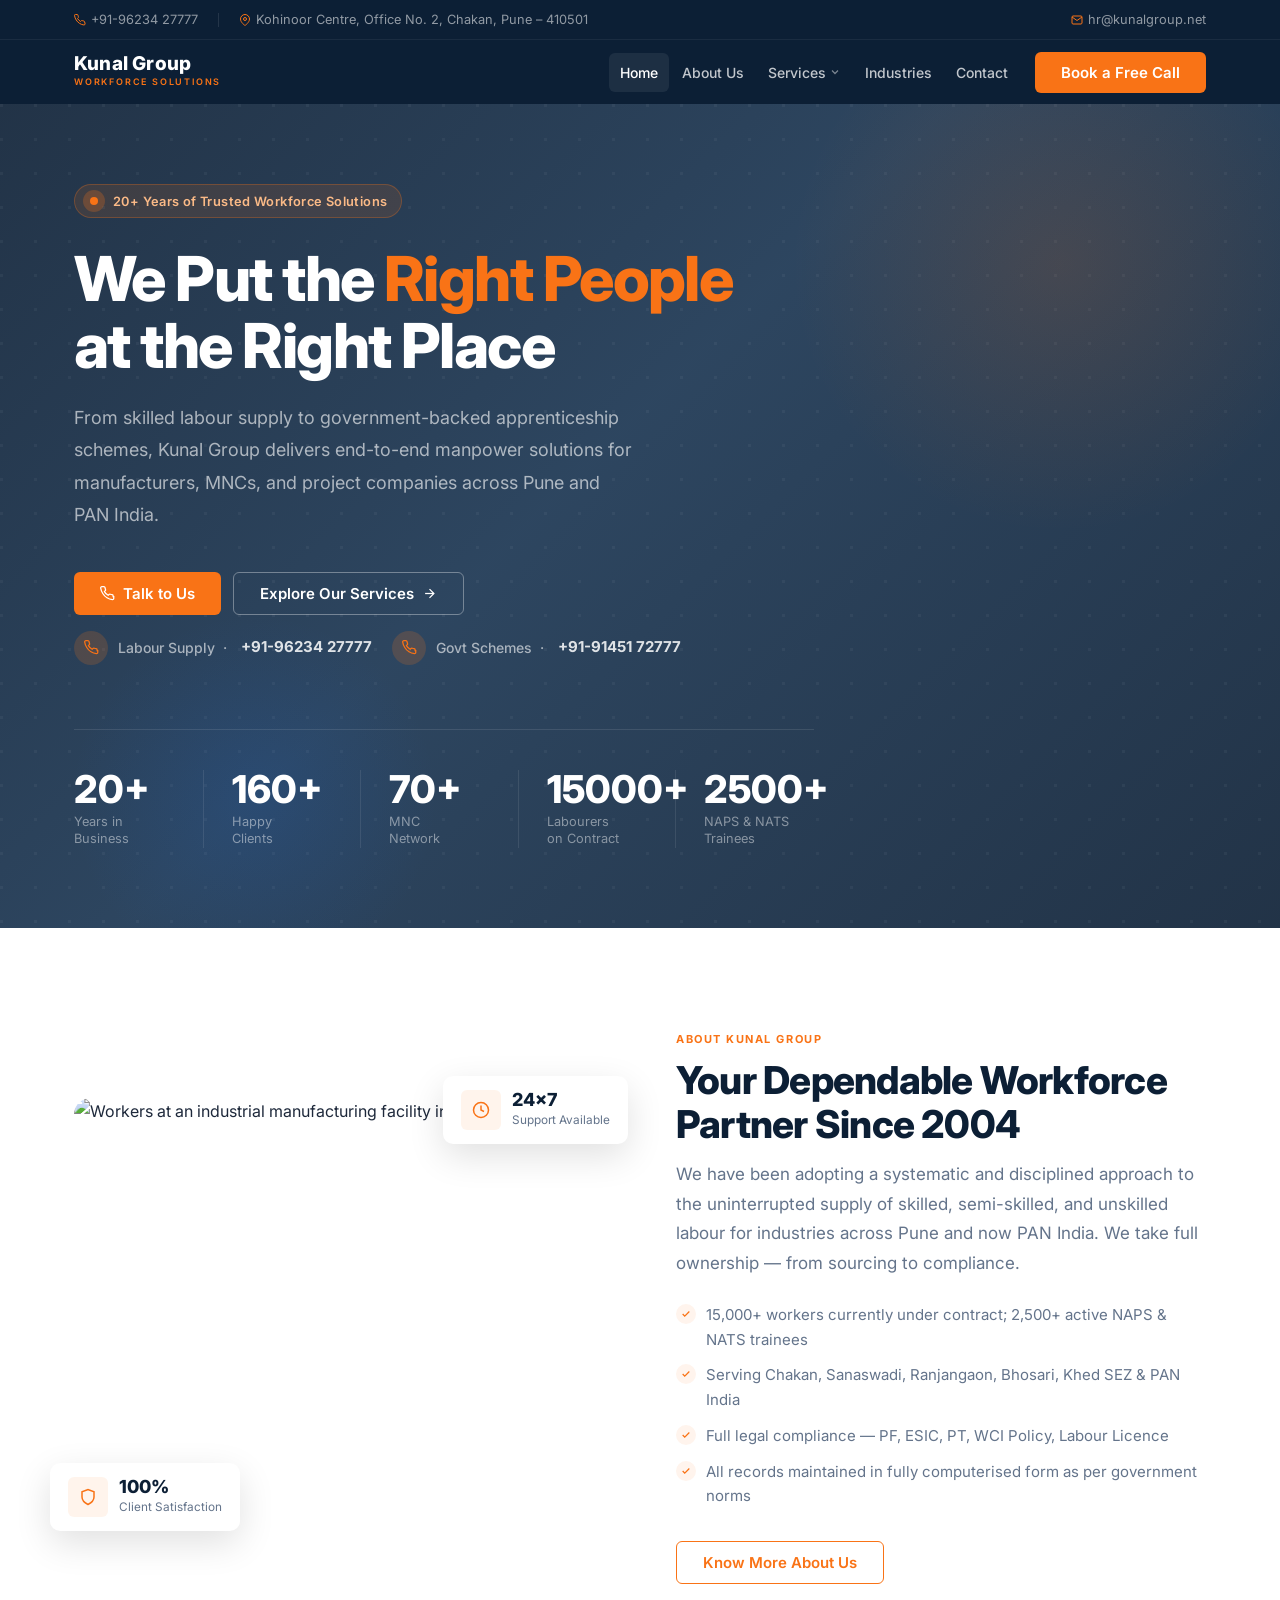
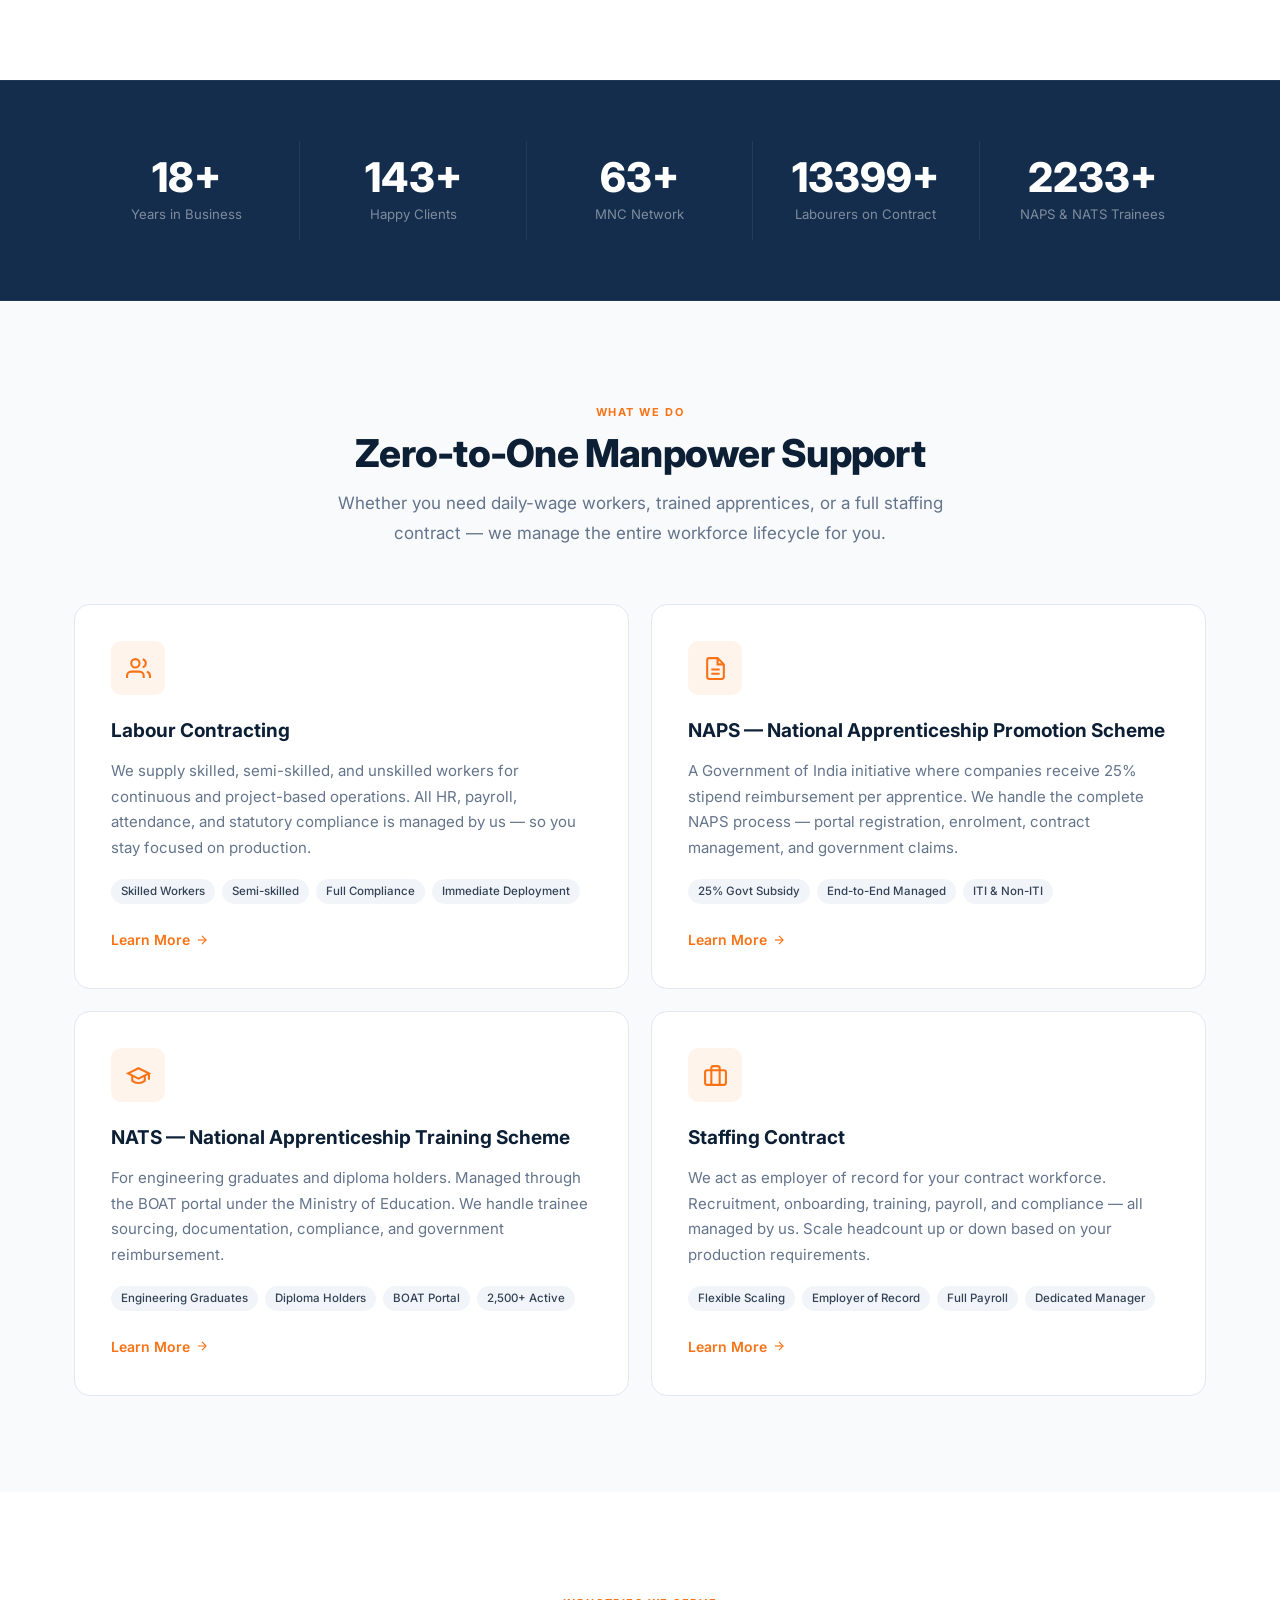
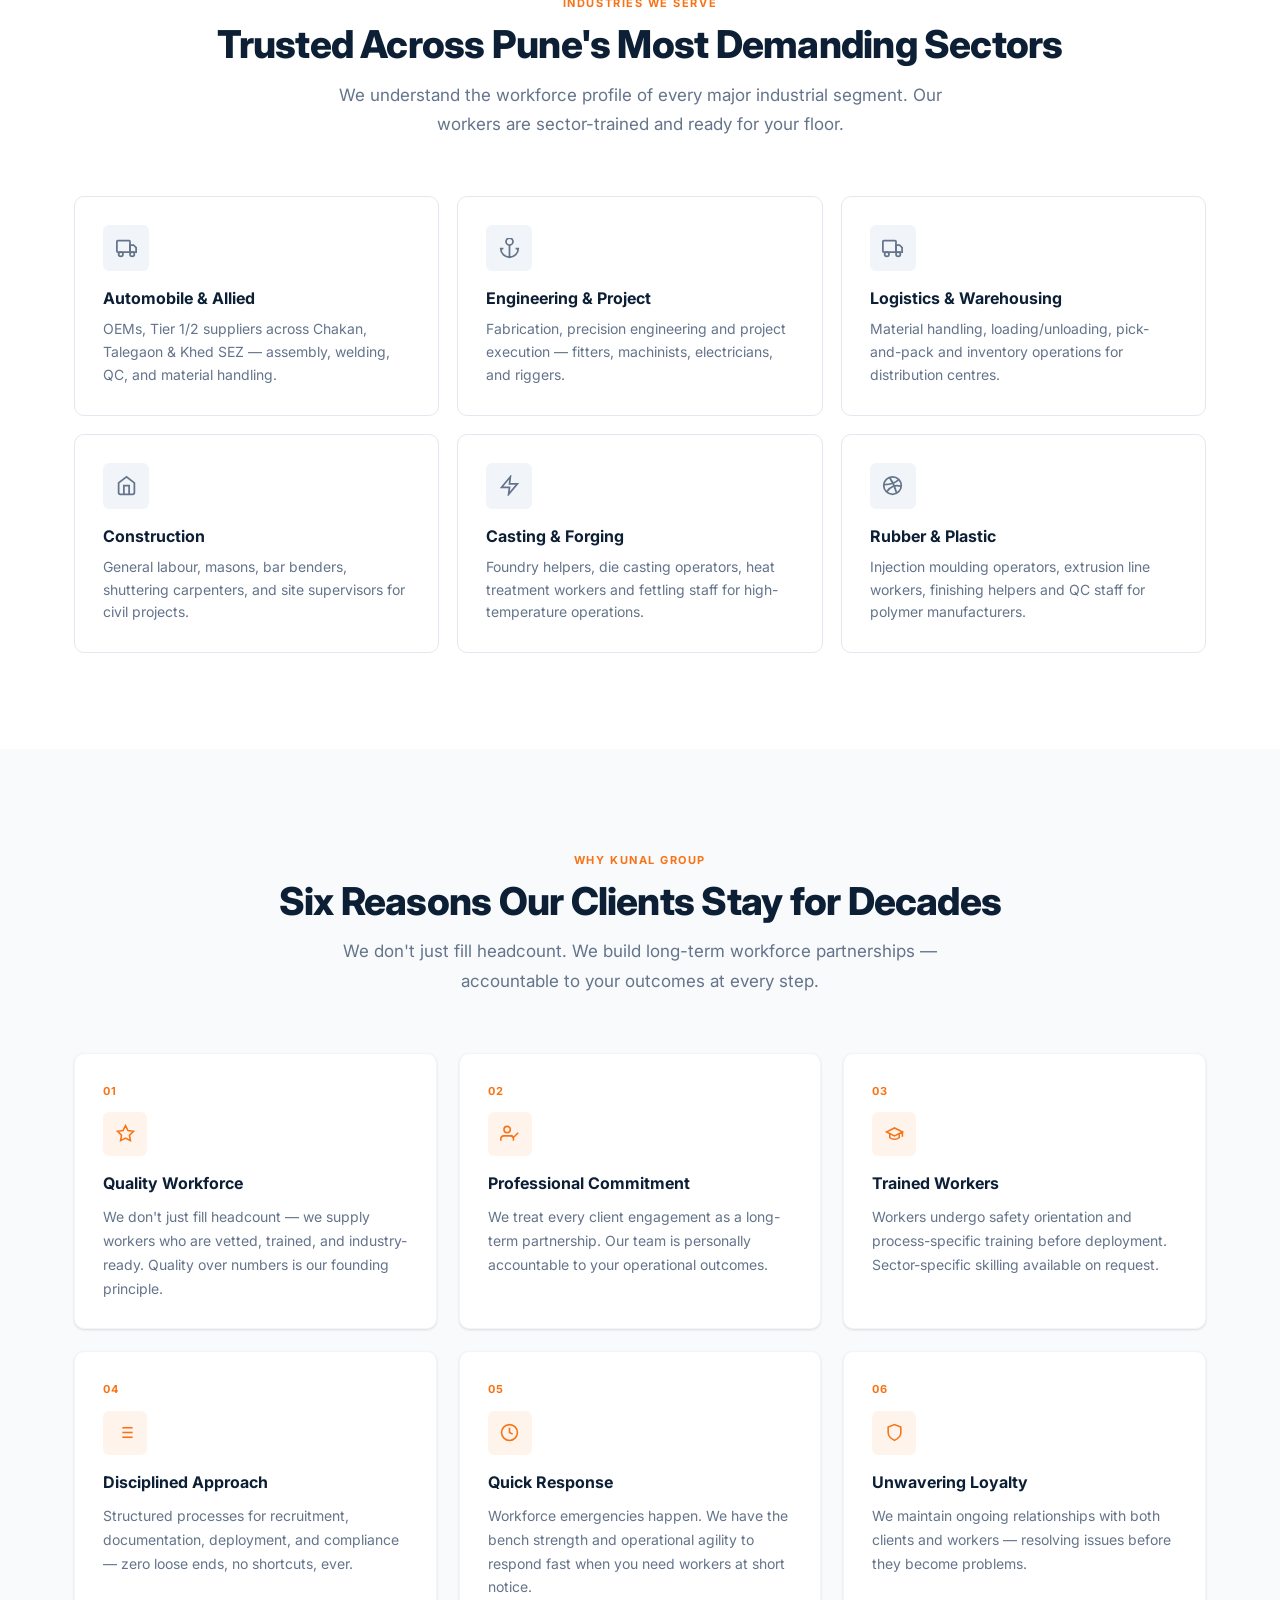
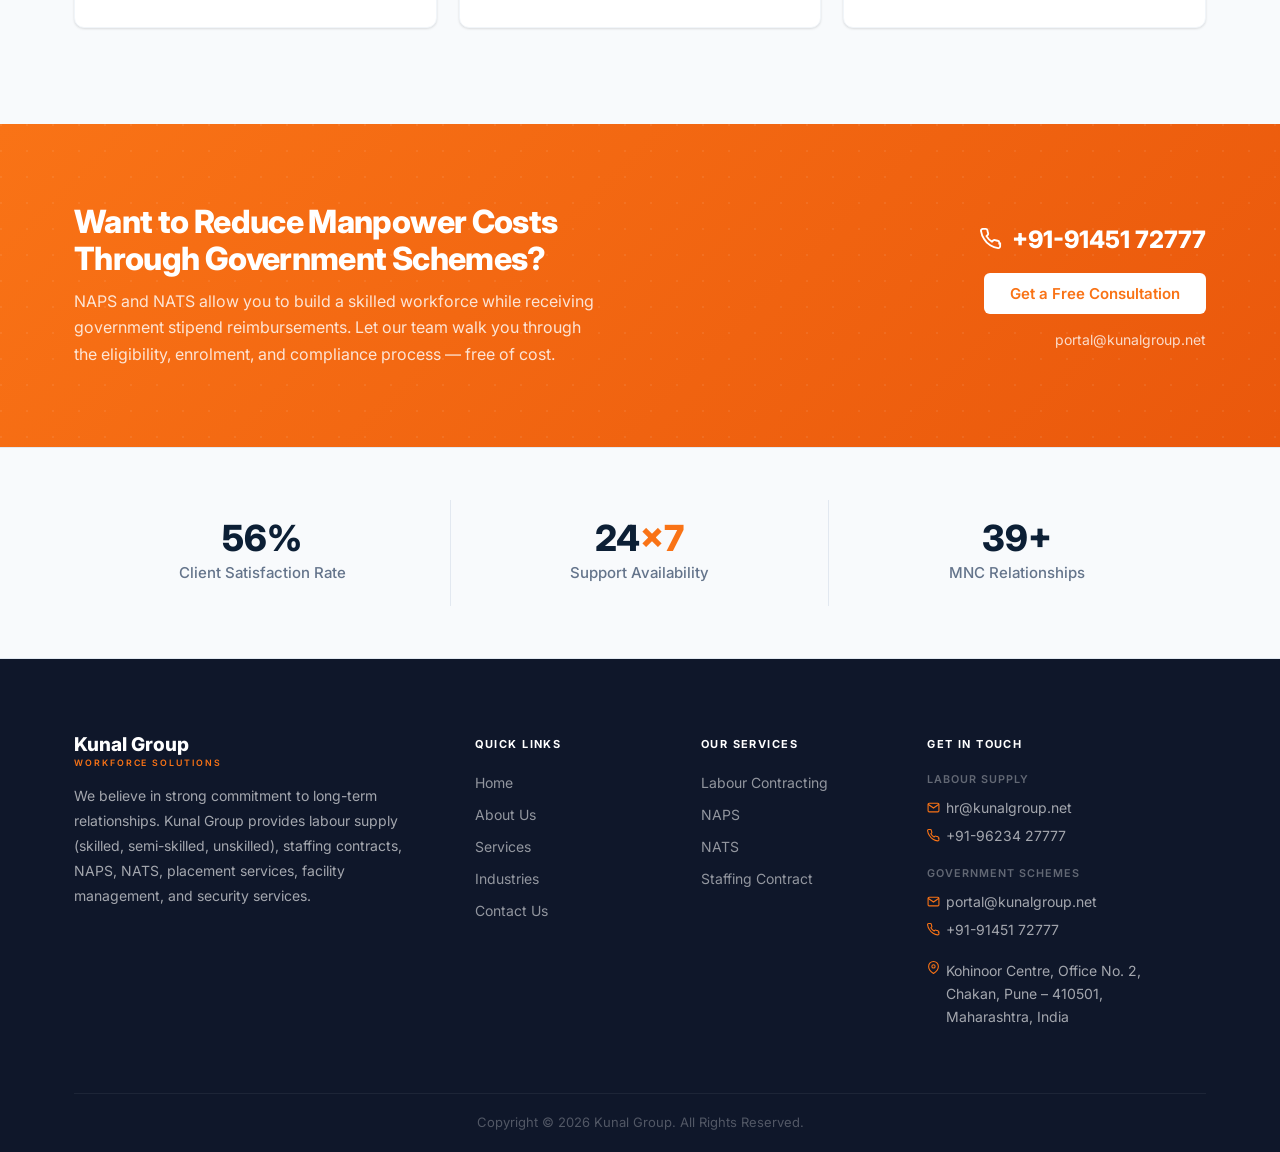
==== commit 9d148286: "Add real images from Unsplash to all pages - Homepage hero: full-bleed factory workers background im" ====
--- a/index.html
+++ b/index.html
@@ -105,7 +105,7 @@
 <!-- ============================================================
      HERO
 ============================================================ -->
-<section class="hero">
+<section class="hero" style="background: linear-gradient(135deg, rgba(12,31,53,0.91) 0%, rgba(14,42,72,0.87) 45%, rgba(12,31,53,0.91) 100%), url('https://images.unsplash.com/photo-1652211955967-99c892925469?auto=format&fit=crop&w=1800&q=80') center/cover no-repeat;">
   <div class="hero-orb-1"></div>
   <div class="hero-orb-2"></div>
   <div class="container">
@@ -179,12 +179,11 @@
   <div class="container">
     <div class="about-grid">
       <div class="about-visual fade-up">
-        <div class="about-visual-card">
-          <div class="about-visual-inner">
-            <svg class="about-visual-icon" viewBox="0 0 24 24" fill="none" stroke="currentColor" stroke-width="1.2">
-              <rect x="1" y="3" width="15" height="13" rx="1"/><path d="M16 8h4l3 3v5h-7V8z"/><circle cx="5.5" cy="18.5" r="2.5"/><circle cx="18.5" cy="18.5" r="2.5"/>
-            </svg>
-          </div>
+        <div class="about-visual-card" style="background:none;overflow:hidden;">
+          <img
+            src="https://images.unsplash.com/photo-1741176505195-e2b04b203643?auto=format&fit=crop&w=900&q=80"
+            alt="Workers at an industrial manufacturing facility in Pune"
+            style="width:100%;height:100%;object-fit:cover;display:block;border-radius:var(--radius-lg);">
         </div>
         <div class="about-float about-float-1">
           <div class="about-float-icon">
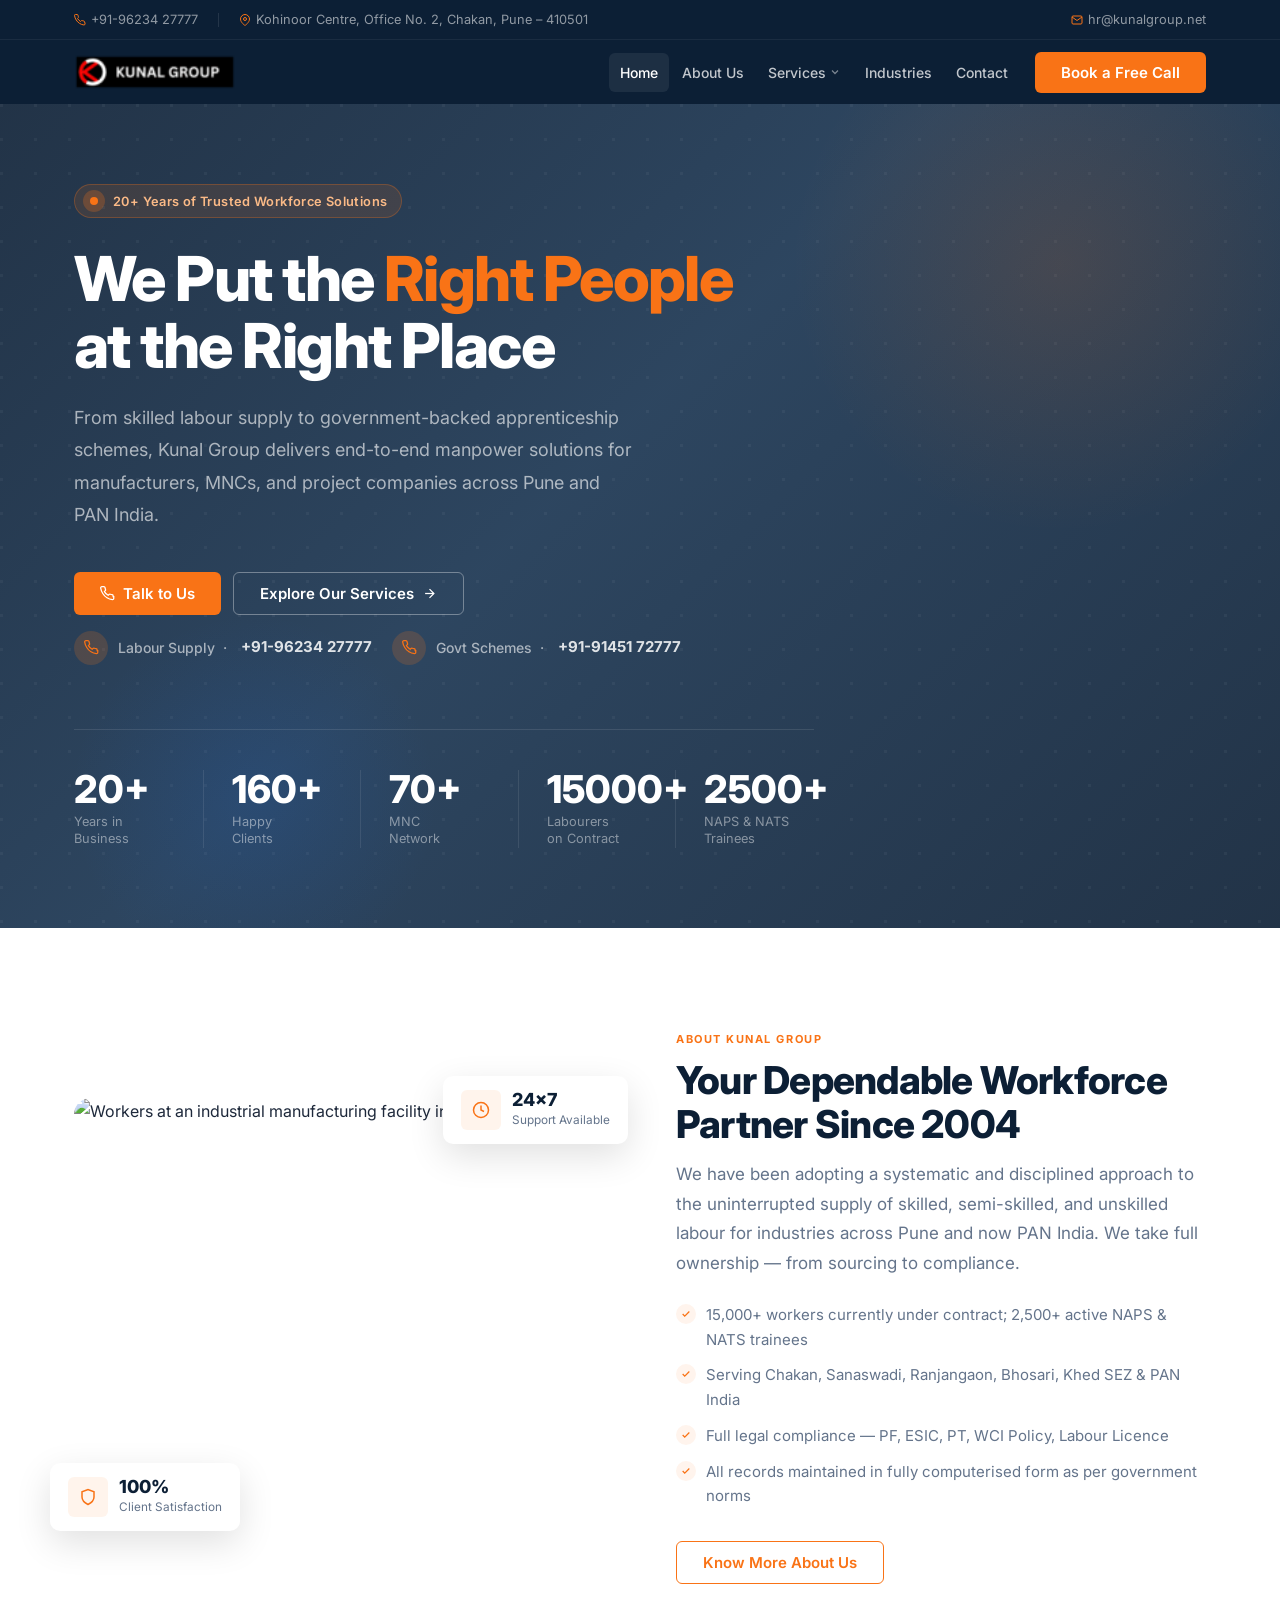
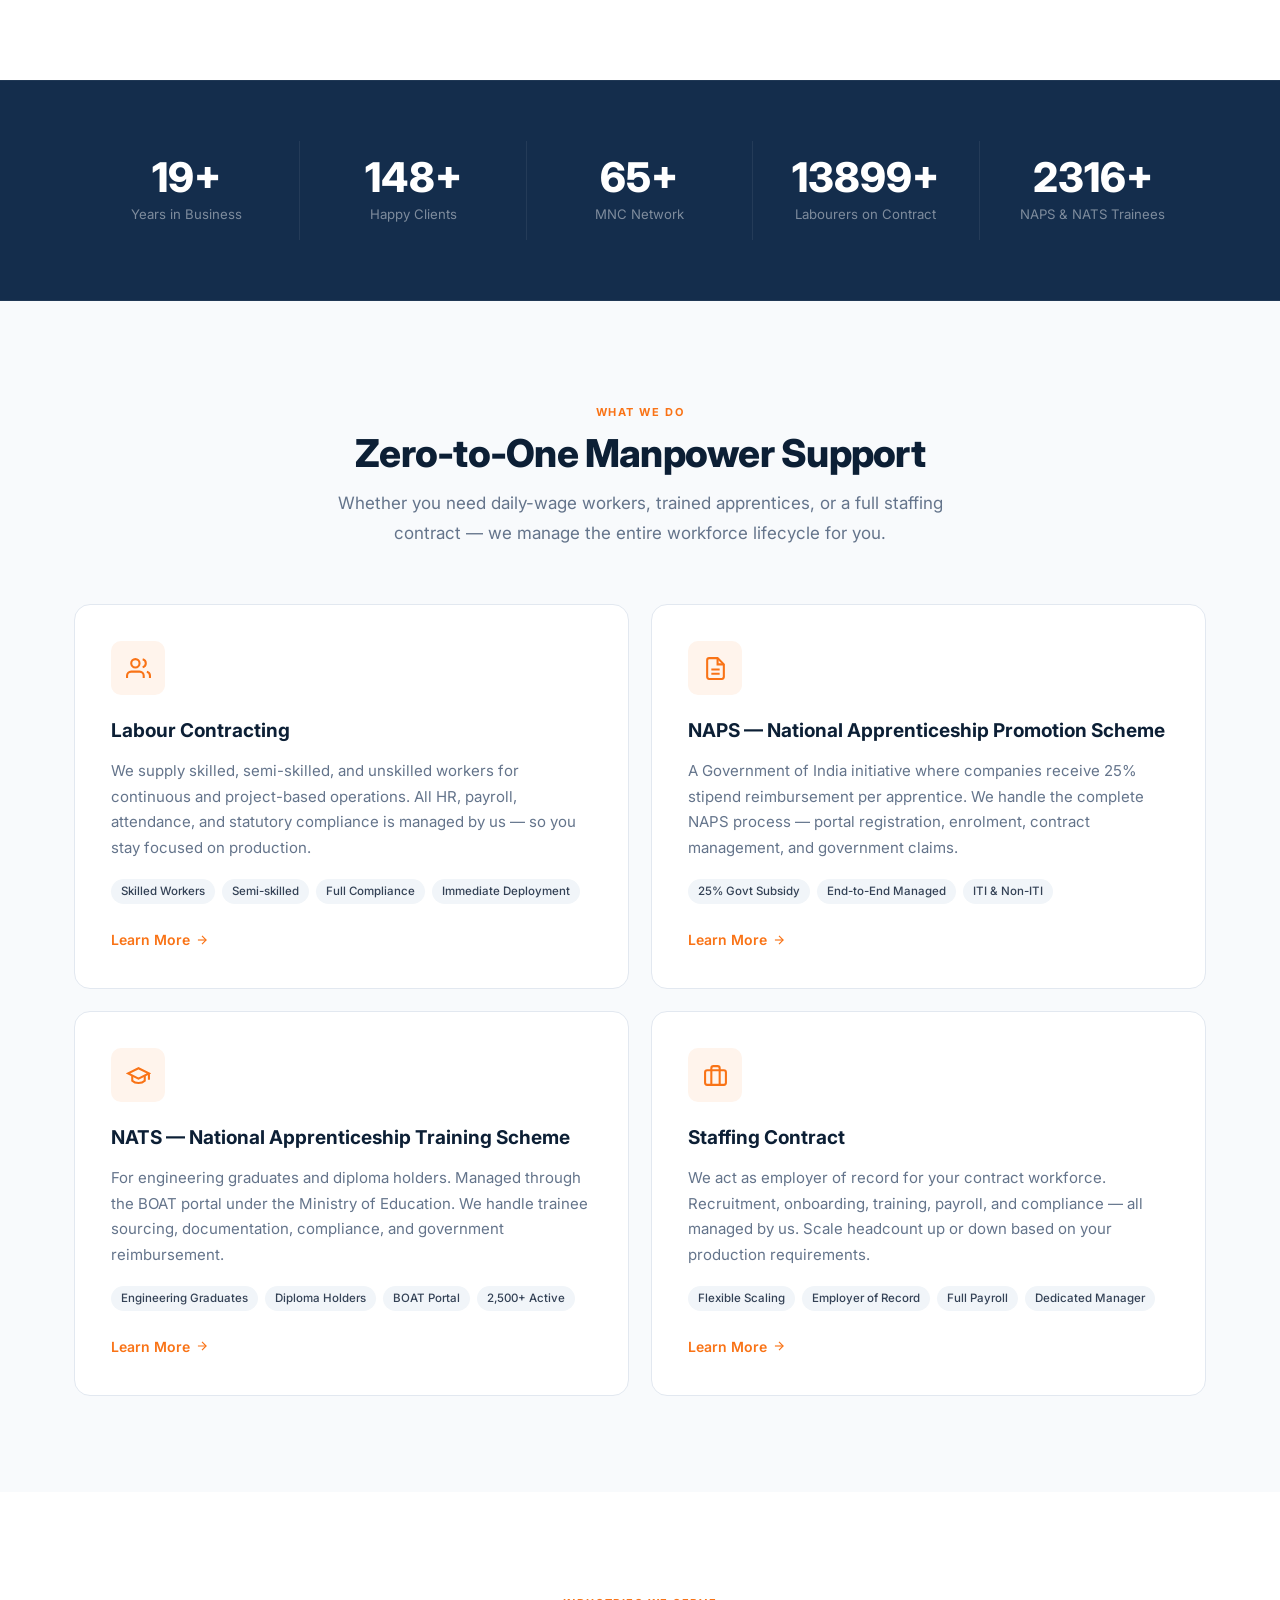
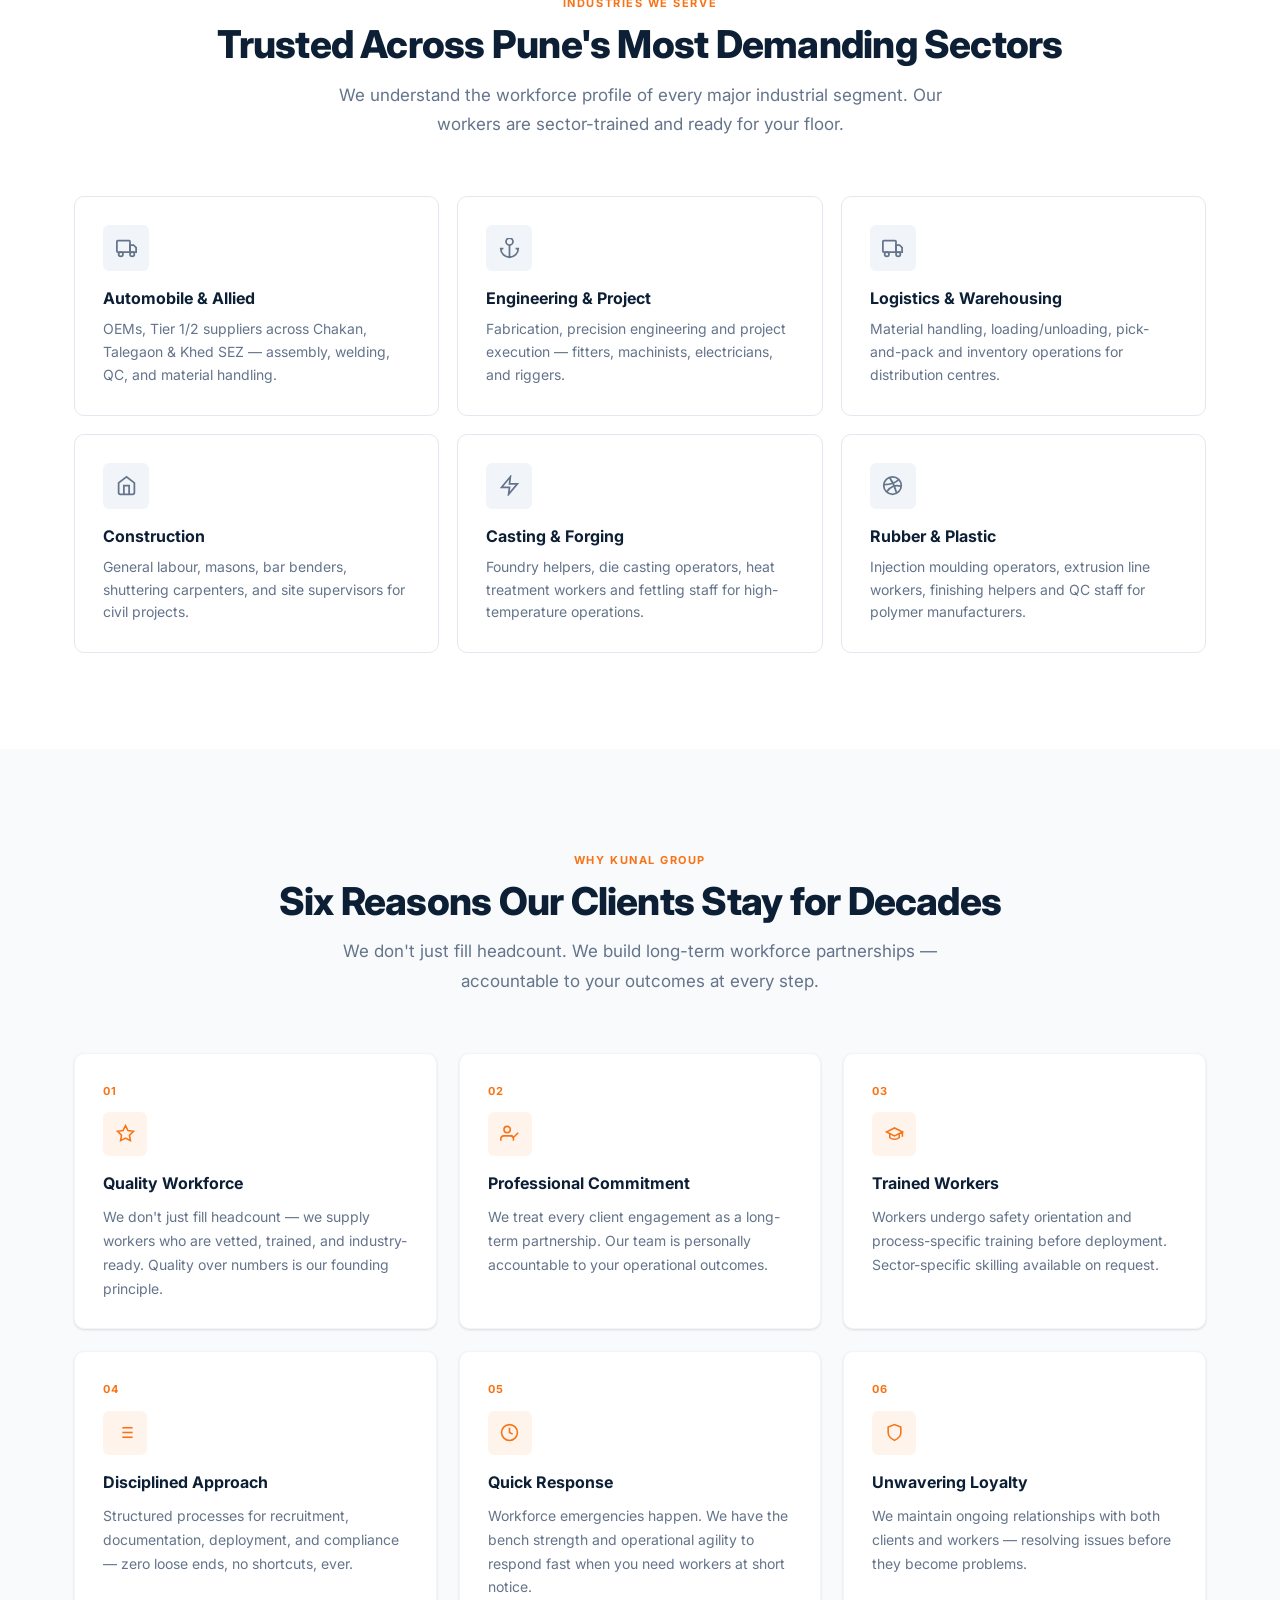
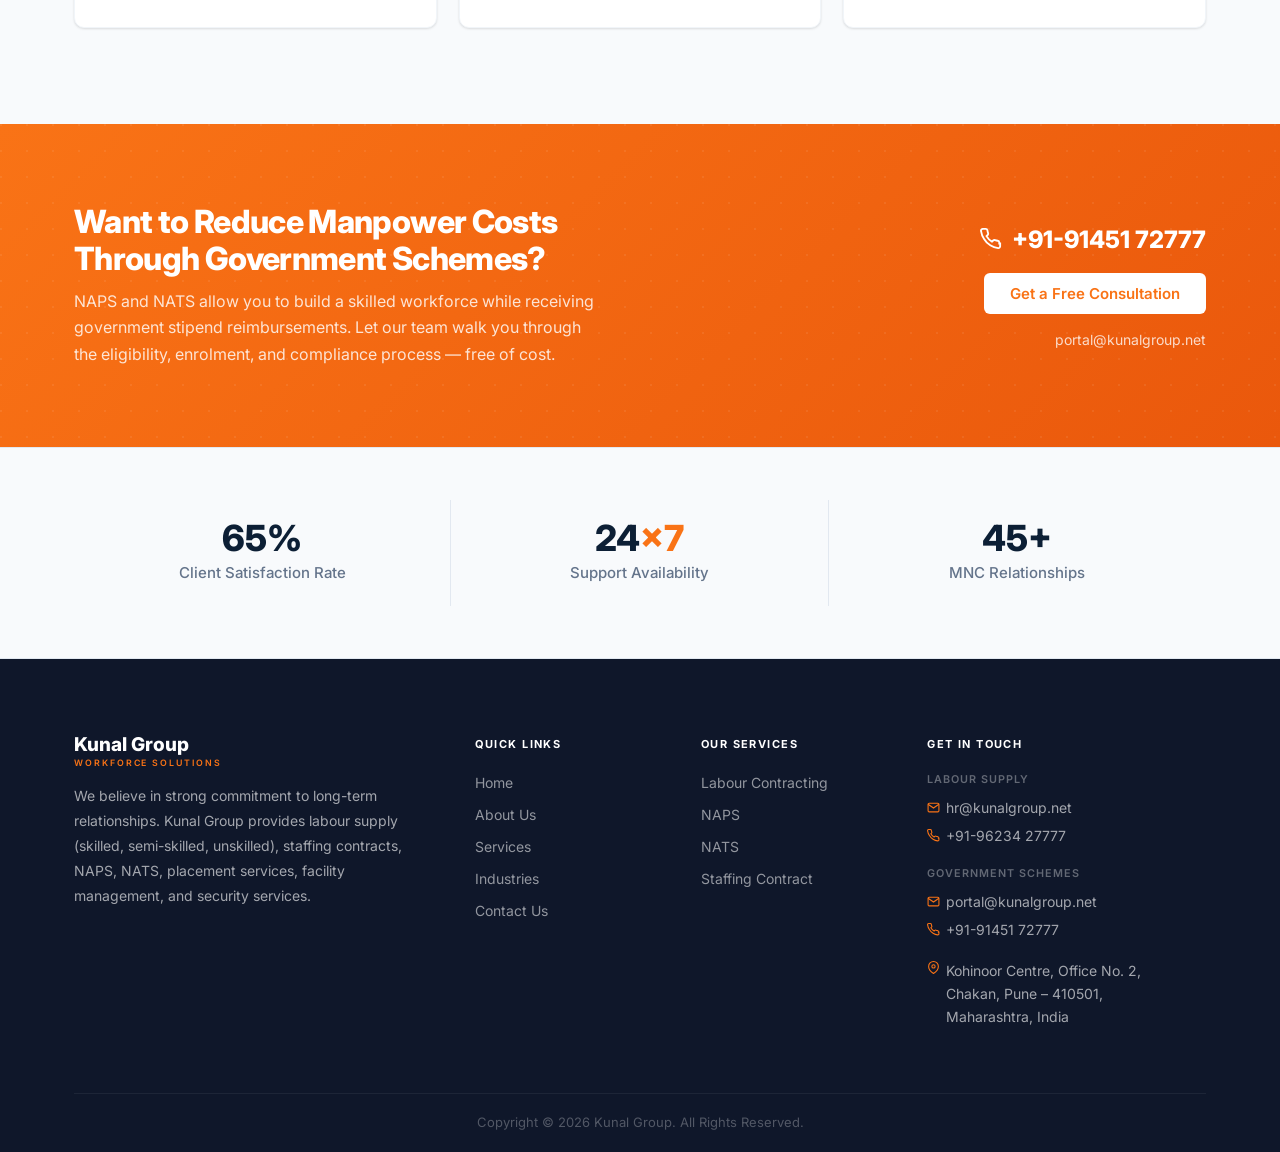
==== commit d435219d: "Replace text logo with actual Kunal Group logo image Downloaded logo from kunalgroup.net (transparen" ====
--- a/index.html
+++ b/index.html
@@ -40,8 +40,7 @@
   <nav class="nav">
     <div class="container">
       <a href="index.html" class="logo">
-        <span class="logo-name">Kunal Group</span>
-        <span class="logo-tag">Workforce Solutions</span>
+        <img src="images/logo.png" alt="Kunal Group — Workforce Solutions" style="height:38px;width:auto;display:block;">
       </a>
       <ul class="nav-list">
         <li><a href="index.html" class="nav-link active">Home</a></li>
